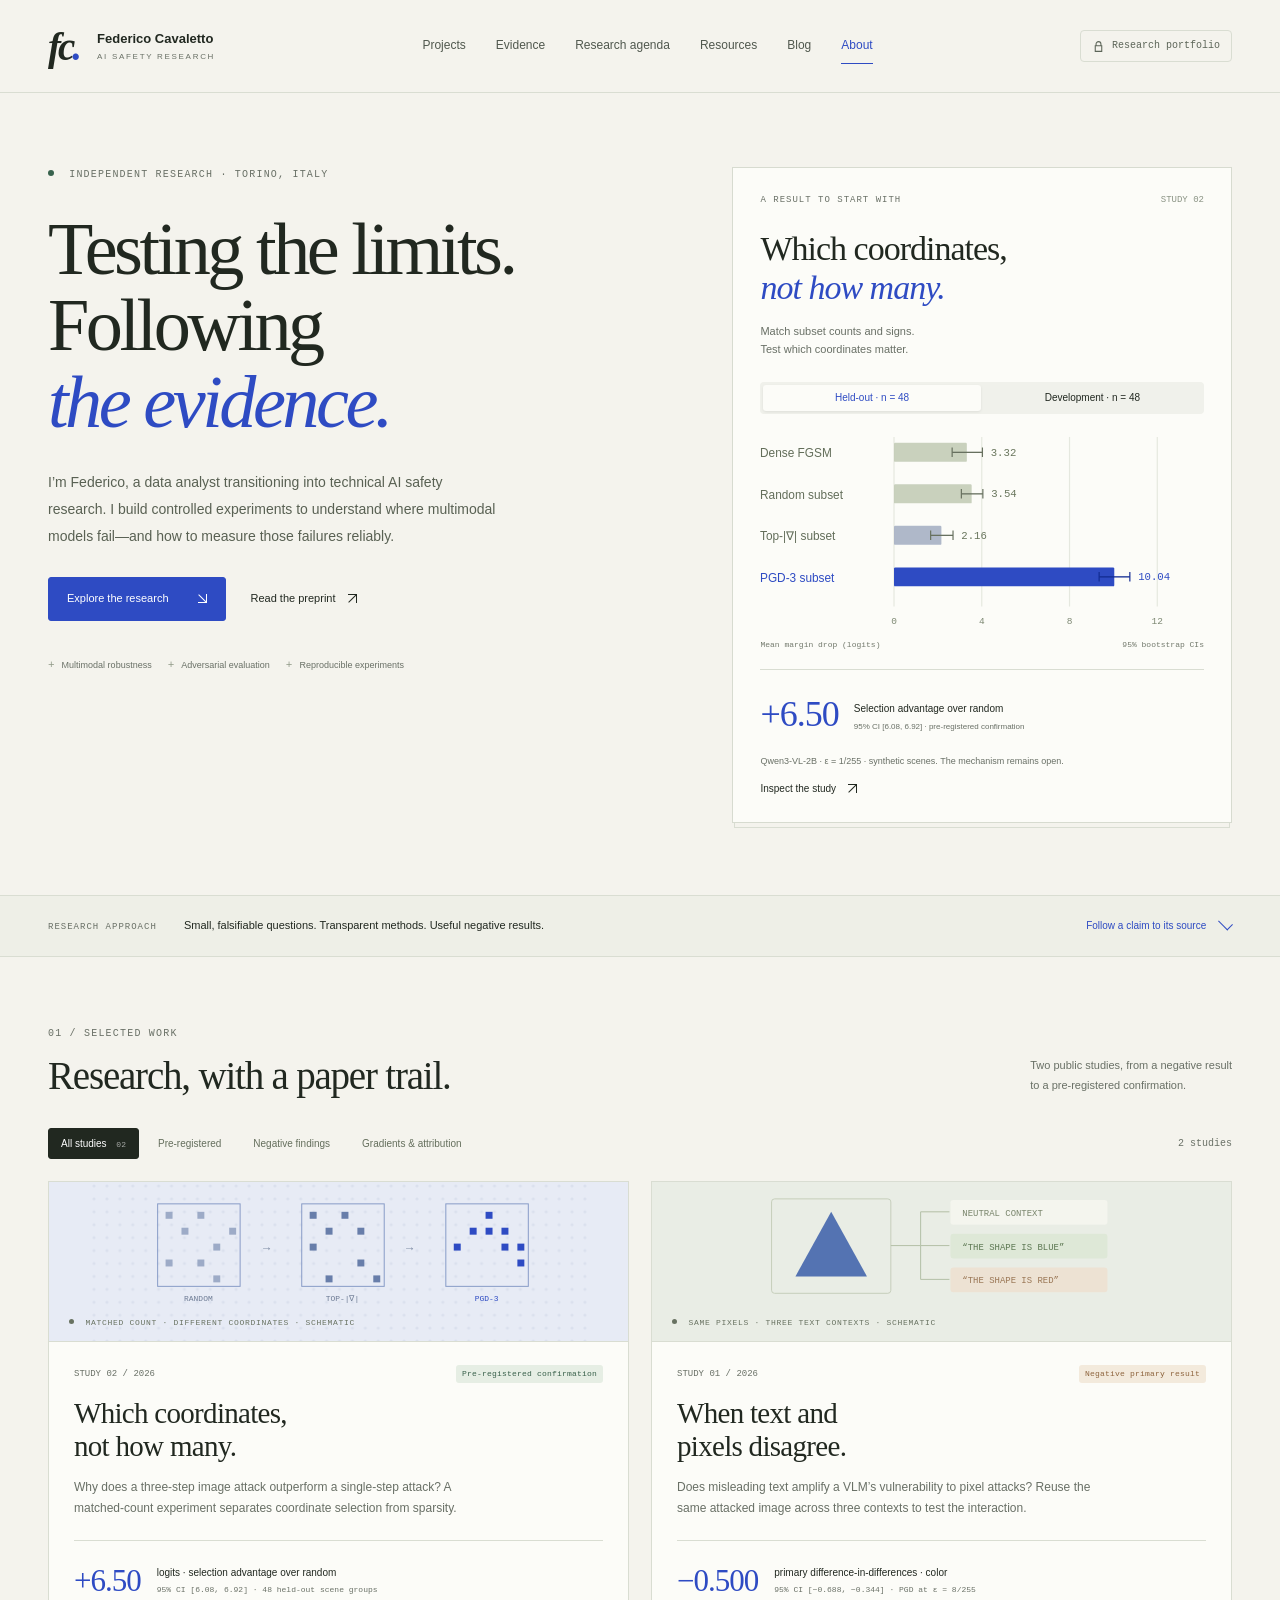
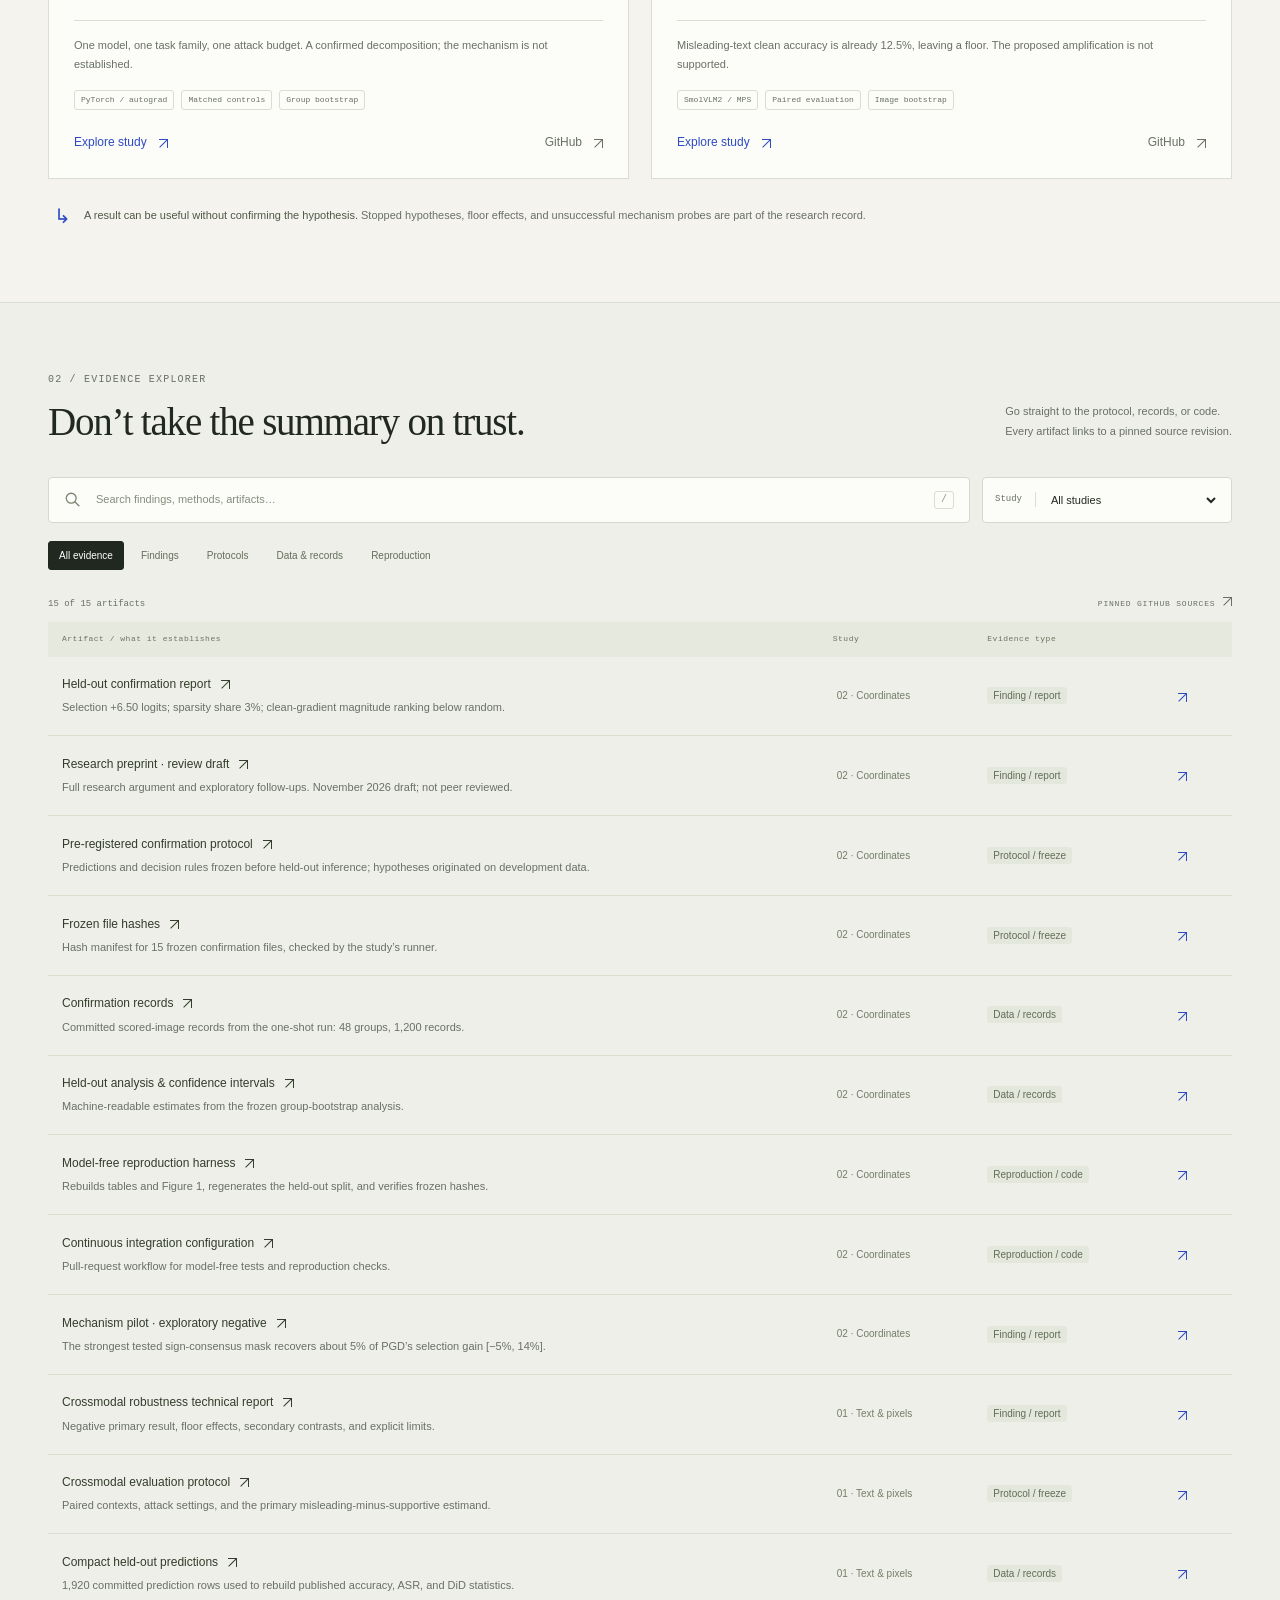
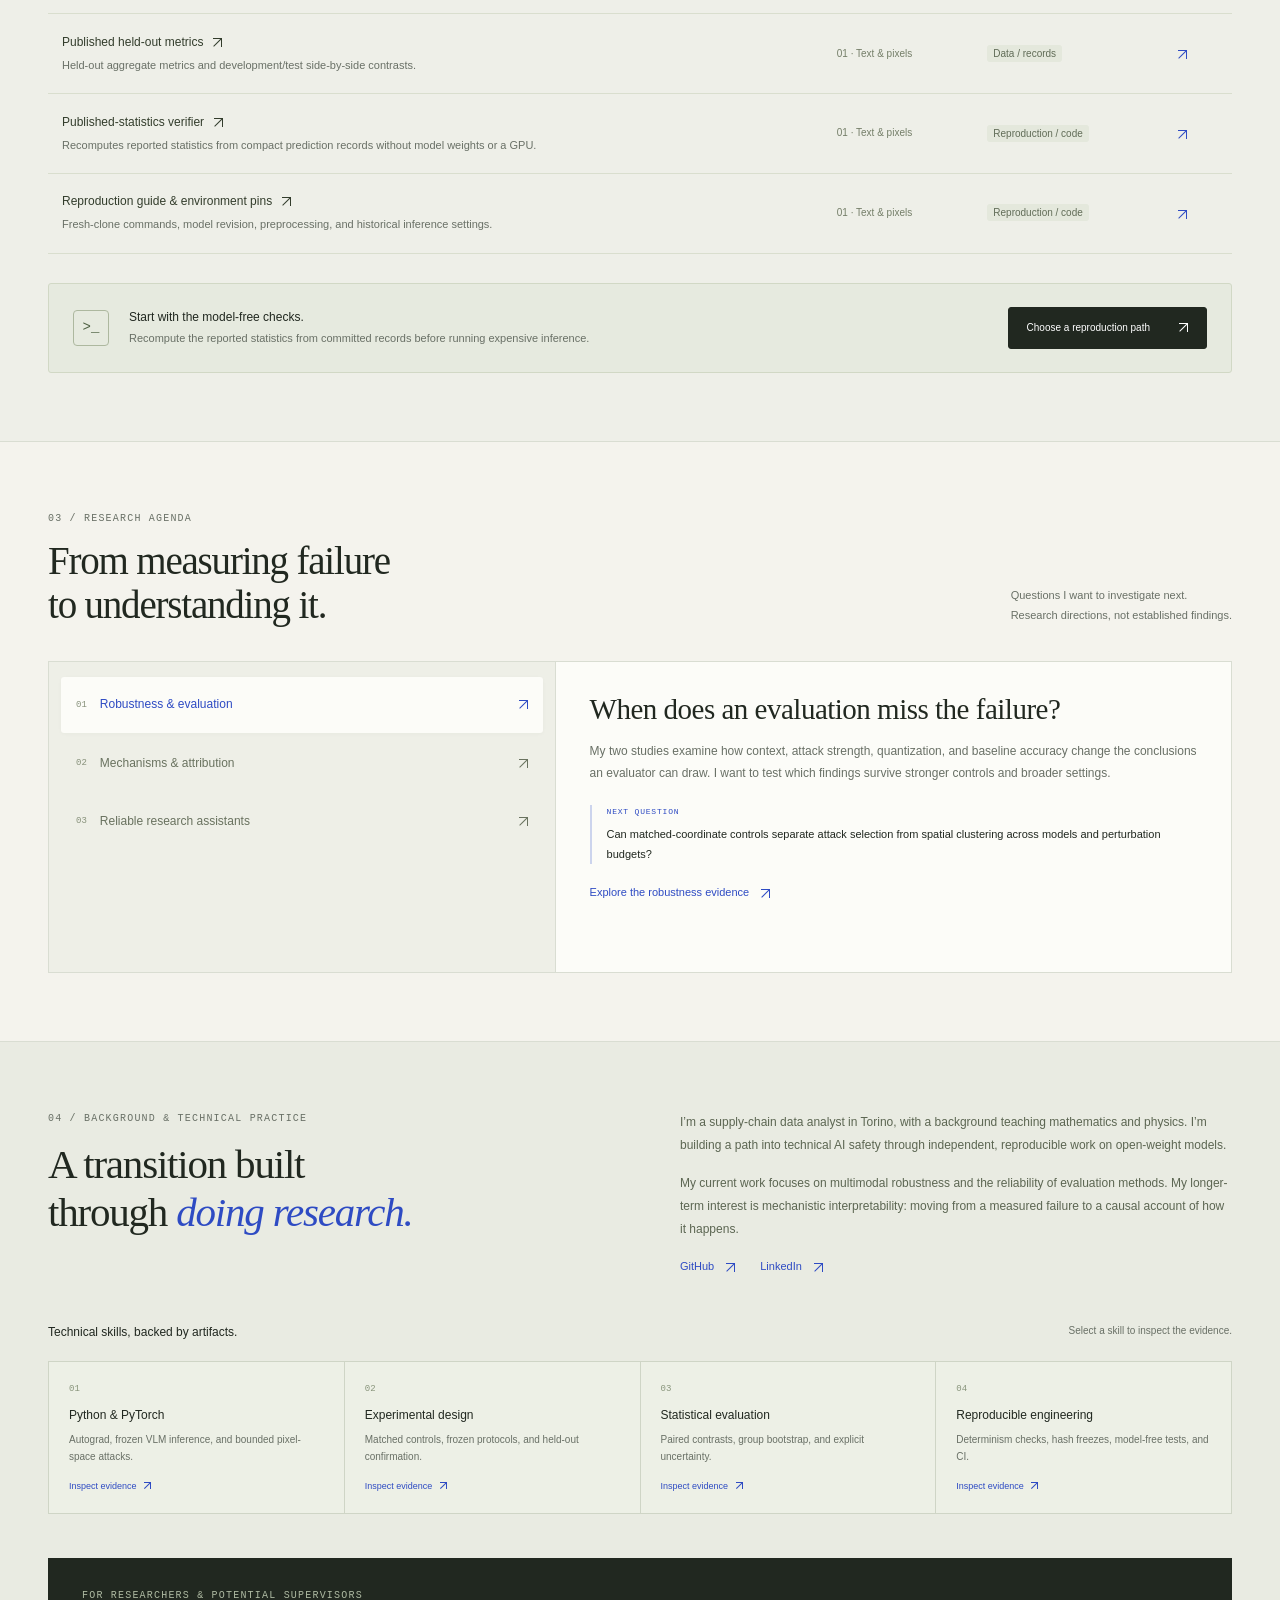
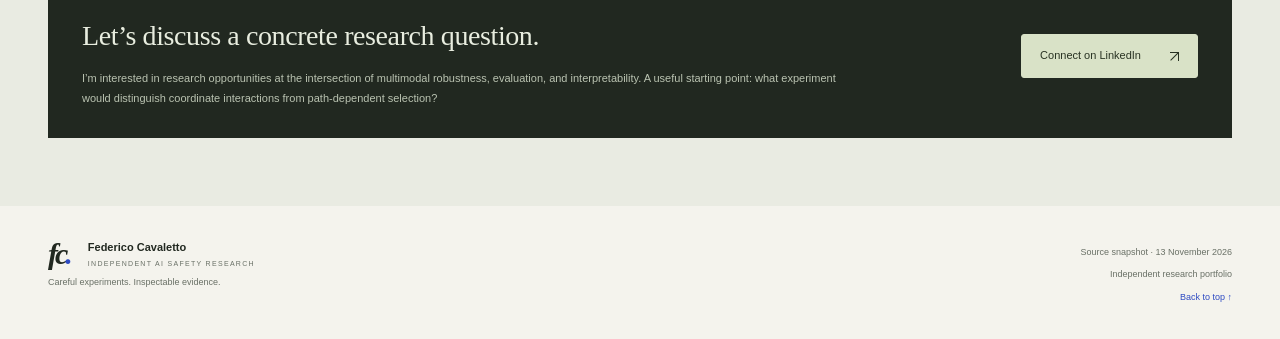
==== index.html @ c9297fac "Migrate research portfolio to GitHub Pages" ====
<!doctype html>
<html lang="en">
<head>
  <meta charset="utf-8">
  <meta name="viewport" content="width=device-width,initial-scale=1">
  <meta name="description" content="Federico Cavaletto's research portfolio: multimodal robustness, adversarial evaluation, and reproducible AI safety experiments.">
  <meta name="theme-color" content="#f4f3ed">
  <title>Federico Cavaletto — AI Safety Research</title>
  <link rel="icon" type="image/svg+xml" href="favicon.svg">
  <link rel="stylesheet" href="styles.css">
  <script src="app.js" defer></script>
</head>
<body>
<a class="skip-link" href="#main">Skip to content</a>
<header class="site-header">
  <a class="brand" href="#"><span class="monogram" aria-hidden="true">fc<span>.</span></span><span>Federico Cavaletto<span class="brand-sub">AI SAFETY RESEARCH</span></span></a>
  <nav aria-label="Main navigation"><a href="#projects">Projects</a><a href="#evidence">Evidence</a><a href="#research">Research agenda</a><a href="/resources.html">Resources</a><a href="/blog.html">Blog</a><a href="#about">About</a></nav>
  <span class="private-badge"><svg viewBox="0 0 16 16" width="13" height="13" aria-hidden="true"><path d="M5 7V5a3 3 0 0 1 6 0v2M4 7h8v7H4z" fill="none" stroke="currentColor" stroke-width="1.3"/></svg> Research portfolio</span>
</header>
<main id="main">
  <section class="hero wrap" aria-labelledby="hero-title">
    <div class="hero-copy">
      <p class="eyebrow"><span class="status-dot"></span> INDEPENDENT RESEARCH · TORINO, ITALY</p>
      <h1 id="hero-title">Testing the limits.<br> Following<br> <em>the evidence.</em></h1>
      <p class="hero-description">I’m Federico, a data analyst transitioning into technical AI safety research. I build controlled experiments to understand where multimodal models fail—and how to measure those failures reliably.</p>
      <div class="hero-actions"><a class="button primary" href="#projects">Explore the research <span class="arrow-icon down-right" aria-hidden="true"></span></a><a class="text-link" id="hero-paper" href="https://github.com/fcavaletto/vlm-crossmodal-attack-transfer/blob/1687713241a0c44ee66ab459c92aadc97802f3df/docs/paper/Cavaletto_2026_Which-Coordinates-Not-How-Many_review-draft.pdf" target="_blank" rel="noopener noreferrer">Read the preprint <span class="arrow-icon" aria-hidden="true"></span></a></div>
      <div class="hero-topics"><span>Multimodal robustness</span><span>Adversarial evaluation</span><span>Reproducible experiments</span></div>
    </div>
    <aside class="featured-result" aria-labelledby="chart-heading">
      <div class="featured-top"><span class="eyebrow">A RESULT TO START WITH</span><span class="small-code">STUDY 02</span></div>
      <h2 id="chart-heading">Which coordinates,<br> <em>not how many.</em></h2>
      <p class="chart-intro">Match subset counts and signs.<br> Test which coordinates matter.</p>
      <div class="segmented" role="group" aria-label="Chart sample"><button class="selected" data-sample="heldout" aria-pressed="true">Held-out · n = 48</button><button data-sample="dev" aria-pressed="false">Development · n = 48</button></div>
      <div id="result-chart" class="result-chart"></div>
      <div class="chart-axis"><span>Mean margin drop (logits)</span><span>95% bootstrap CIs</span></div>
      <div class="result-takeaway"><span id="selection-value">+6.50</span><div><strong>Selection advantage over random</strong><p id="selection-ci">95% CI [6.08, 6.92] · pre-registered confirmation</p></div></div>
      <p class="chart-caveat">Qwen3-VL-2B · ε = 1/255 · synthetic scenes. The mechanism remains open.</p>
      <button class="text-link" data-project="selection">Inspect the study <span class="arrow-icon" aria-hidden="true"></span></button>
    </aside>
  </section>
  <div class="research-strip"><div class="wrap"><p><span class="strip-label">RESEARCH APPROACH</span> Small, falsifiable questions.<br class="mobile-break"> Transparent methods. Useful negative results.</p><a href="#evidence">Follow a claim to its source <span class="down-arrow" aria-hidden="true"></span></a></div></div>

  <section id="projects" class="wrap section" aria-labelledby="projects-title">
    <div class="section-heading"><div><p class="eyebrow">01 / SELECTED WORK</p><h2 id="projects-title">Research, with a paper trail.</h2></div><p>Two public studies, from a negative result<br> to a pre-registered confirmation.</p></div>
    <div class="project-toolbar"><div class="filter-chips" role="group" aria-label="Filter projects"><button class="chip active" data-project-filter="all" aria-pressed="true">All studies <span>02</span></button><button class="chip" data-project-filter="confirmed" aria-pressed="false">Pre-registered</button><button class="chip" data-project-filter="negative" aria-pressed="false">Negative findings</button><button class="chip" data-project-filter="gradients" aria-pressed="false">Gradients & attribution</button></div><span id="project-count" class="result-count" aria-live="polite">2 studies</span></div>
    <div id="project-grid" class="project-grid"></div>
    <div class="project-note"><span class="note-symbol" aria-hidden="true">↳</span><p><strong>A result can be useful without confirming the hypothesis.</strong> Stopped hypotheses, floor effects, and unsuccessful mechanism probes are part of the research record.</p></div>
  </section>

  <section id="evidence" class="evidence-section" aria-labelledby="evidence-title"><div class="wrap section">
    <div class="section-heading"><div><p class="eyebrow">02 / EVIDENCE EXPLORER</p><h2 id="evidence-title">Don’t take the summary on trust.</h2></div><p>Go straight to the protocol, records, or code.<br> Every artifact links to a pinned source revision.</p></div>
    <div class="evidence-controls"><label class="search-field"><svg viewBox="0 0 20 20" width="18" height="18" aria-hidden="true"><circle cx="8" cy="8" r="5.5"/><path d="m12 12 5 5"/></svg><input id="evidence-search" type="search" placeholder="Search findings, methods, artifacts…" aria-label="Search evidence"><kbd aria-hidden="true">/</kbd></label><label class="select-control"><span>Study</span><select id="evidence-project"><option value="all">All studies</option><option value="selection">02 · Coordinate selection</option><option value="context">01 · Text & pixels</option></select></label></div>
    <div class="evidence-type-row"><div class="filter-chips" role="group" aria-label="Evidence type"><button class="chip active" data-evidence-filter="all" aria-pressed="true">All evidence</button><button class="chip" data-evidence-filter="findings" aria-pressed="false">Findings</button><button class="chip" data-evidence-filter="protocol" aria-pressed="false">Protocols</button><button class="chip" data-evidence-filter="data" aria-pressed="false">Data & records</button><button class="chip" data-evidence-filter="code" aria-pressed="false">Reproduction</button></div><button id="evidence-reset" class="reset-button" hidden>Reset filters</button></div>
    <div class="evidence-summary"><span id="evidence-count" role="status"></span><span>PINNED GITHUB SOURCES <span class="arrow-icon" aria-hidden="true"></span></span></div>
    <div class="evidence-table-wrap"><table class="evidence-table"><thead><tr><th scope="col">Artifact / what it establishes</th><th scope="col">Study</th><th scope="col">Evidence type</th><th scope="col"><span class="sr-only">Open source</span></th></tr></thead><tbody id="evidence-rows"></tbody></table><div id="evidence-empty" class="empty-state" hidden><h3>No evidence matches these filters.</h3><p>Try a broader search or reset the filters.</p><button class="button" id="empty-reset">Reset filters</button></div></div>
    <div class="reproduce-banner"><div class="terminal-icon" aria-hidden="true">&gt;_</div><div><h3>Start with the model-free checks.</h3><p>Recompute the reported statistics from committed records before running expensive inference.</p></div><button class="button dark" id="open-reproduce">Choose a reproduction path <span class="arrow-icon" aria-hidden="true"></span></button></div>
  </div></section>

  <section id="research" class="wrap section" aria-labelledby="research-title">
    <div class="section-heading"><div><p class="eyebrow">03 / RESEARCH AGENDA</p><h2 id="research-title">From measuring failure<br> to understanding it.</h2></div><p>Questions I want to investigate next.<br> Research directions, not established findings.</p></div>
    <div class="agenda-layout"><div class="agenda-tabs" role="tablist" aria-label="Research interests" aria-orientation="vertical"><button id="agenda-tab-robustness" class="agenda-tab active" role="tab" aria-selected="true" aria-controls="agenda-panel" data-agenda="robustness"><span>01</span> Robustness & evaluation <span class="arrow-icon" aria-hidden="true"></span></button><button id="agenda-tab-mechanisms" class="agenda-tab" role="tab" aria-selected="false" tabindex="-1" aria-controls="agenda-panel" data-agenda="mechanisms"><span>02</span> Mechanisms & attribution <span class="arrow-icon" aria-hidden="true"></span></button><button id="agenda-tab-reliability" class="agenda-tab" role="tab" aria-selected="false" tabindex="-1" aria-controls="agenda-panel" data-agenda="reliability"><span>03</span> Reliable research assistants <span class="arrow-icon" aria-hidden="true"></span></button></div><div id="agenda-panel" class="agenda-panel" role="tabpanel" aria-labelledby="agenda-tab-robustness"></div></div>
  </section>

  <section id="about" class="about-section"><div class="wrap section">
    <div class="about-top"><div><p class="eyebrow">04 / BACKGROUND & TECHNICAL PRACTICE</p><h2>A transition built<br> through <em>doing research.</em></h2></div><div class="about-copy"><p>I’m a supply-chain data analyst in Torino, with a background teaching mathematics and physics. I’m building a path into technical AI safety through independent, reproducible work on open-weight models.</p><p>My current work focuses on multimodal robustness and the reliability of evaluation methods. My longer-term interest is mechanistic interpretability: moving from a measured failure to a causal account of how it happens.</p><div class="profile-links"><a class="text-link" href="https://github.com/fcavaletto" target="_blank" rel="noopener noreferrer">GitHub <span class="arrow-icon" aria-hidden="true"></span></a><a class="text-link" href="https://www.linkedin.com/in/fedecava/" target="_blank" rel="noopener noreferrer">LinkedIn <span class="arrow-icon" aria-hidden="true"></span></a></div></div></div>
    <div class="skill-heading"><h3>Technical skills, backed by artifacts.</h3><p>Select a skill to inspect the evidence.</p></div>
    <div id="skills" class="skills-grid"></div>
    <div class="discussion-box"><p class="eyebrow">FOR RESEARCHERS & POTENTIAL SUPERVISORS</p><h3>Let’s discuss a concrete research question.</h3><p>I’m interested in research opportunities at the intersection of multimodal robustness, evaluation, and interpretability. A useful starting point: what experiment would distinguish coordinate interactions from path-dependent selection?</p><a class="button primary" href="https://www.linkedin.com/in/fedecava/" target="_blank" rel="noopener noreferrer">Connect on LinkedIn <span class="arrow-icon" aria-hidden="true"></span></a></div>
  </div></section>
</main>
<footer class="wrap footer"><div><a class="brand footer-brand" href="#"><span class="monogram" aria-hidden="true">fc<span>.</span></span><span>Federico Cavaletto<span class="brand-sub">INDEPENDENT AI SAFETY RESEARCH</span></span></a><p>Careful experiments. Inspectable evidence.</p></div><div><p>Source snapshot · 13 November 2026</p><p>Independent research portfolio</p><a href="#main">Back to top ↑</a></div></footer>
<dialog id="project-dialog" class="research-dialog" aria-labelledby="dialog-title"><div class="dialog-header"><span class="eyebrow" id="dialog-eyebrow"></span><button class="icon-button" id="close-dialog" aria-label="Close research detail">×</button></div><div class="dialog-title-wrap"><h2 id="dialog-title"></h2><p id="dialog-subtitle"></p></div><div class="dialog-tabs" role="tablist" aria-label="Project details"><button role="tab" id="detail-tab-overview" aria-selected="true" aria-controls="dialog-panel" data-detail="overview">Overview</button><button role="tab" id="detail-tab-findings" aria-selected="false" tabindex="-1" aria-controls="dialog-panel" data-detail="findings">Findings & limits</button><button role="tab" id="detail-tab-reproduce" aria-selected="false" tabindex="-1" aria-controls="dialog-panel" data-detail="reproduce">Reproduce</button><button role="tab" id="detail-tab-artifacts" aria-selected="false" tabindex="-1" aria-controls="dialog-panel" data-detail="artifacts">Artifacts</button></div><div id="dialog-panel" class="dialog-panel" role="tabpanel" aria-labelledby="detail-tab-overview"></div><div class="dialog-footer"><span id="dialog-revision"></span><a id="dialog-repo" class="text-link" target="_blank" rel="noopener noreferrer">Open repository <span class="arrow-icon" aria-hidden="true"></span></a></div></dialog>
<div id="toast" class="toast" role="status"></div>
<noscript><div class="noscript-note">Enable JavaScript to use project details, filters, and interactive figures. Research sources remain available on <a href="https://github.com/fcavaletto">GitHub</a>.</div></noscript>
</body>
</html>
---- styles.css ----
:root{--paper:#f4f3ed;--white:#fcfcf8;--ink:#212820;--muted:#697066;--line:#d9ddd2;--blue:#2e4bc3;--blue-light:#e7ecfc;--green:#38624d;--orange:#a96138;--serif:Georgia,'Times New Roman',serif;--sans:Inter,-apple-system,BlinkMacSystemFont,'Segoe UI',sans-serif;--mono:'SFMono-Regular',Consolas,'Liberation Mono',monospace}
*{box-sizing:border-box}html{scroll-behavior:smooth;scroll-padding-top:100px}body{margin:0;background:var(--paper);color:var(--ink);font-family:var(--sans);font-size:14px;line-height:1.6}button,input,select{font:inherit}button,a,input,select{-webkit-tap-highlight-color:transparent}button{color:inherit;cursor:pointer}a{color:inherit;text-decoration:none}button{border:0;background:none}button:disabled{cursor:default}::selection{background:#d5ddff}a:focus-visible,button:focus-visible,input:focus-visible,select:focus-visible{outline:2px solid var(--blue);outline-offset:4px}button,a{touch-action:manipulation}h1,h2,h3,p{margin:0}h1,h2,h3{font-weight:400}em{font-weight:400}.wrap{max-width:1280px;padding-left:48px;padding-right:48px;margin:0 auto}.site-header{height:93px;display:flex;align-items:center;justify-content:space-between;gap:24px;padding:0 48px;border-bottom:1px solid var(--line);background:var(--paper);position:sticky;top:0;z-index:20}.brand{display:flex;align-items:center;gap:13px;font-size:13px;font-weight:600;line-height:1.5}.monogram{font-family:var(--serif);font-size:39px;letter-spacing:-3px;font-style:italic;line-height:1;margin-right:5px}.monogram span{color:var(--blue)}.brand-sub{font-size:8px;letter-spacing:1.7px;color:var(--muted);display:block;font-weight:500;margin-top:3px}.site-header nav{display:flex;gap:30px;color:#50584e;font-size:12px}.site-header nav a{position:relative;padding:8px 0}.site-header nav a:hover,.site-header nav a.active{color:var(--blue)}.site-header nav a.active:after{content:'';position:absolute;left:0;right:0;bottom:0;height:1px;background:var(--blue)}.private-badge{font-family:var(--mono);font-size:10px;display:flex;align-items:center;gap:7px;border:1px solid var(--line);border-radius:4px;padding:7px 11px;white-space:nowrap;color:#5c6558}.hero{display:grid;grid-template-columns:1.2fr 1fr;gap:85px;padding-top:74px;padding-bottom:72px;align-items:start}.eyebrow{font-family:var(--mono);font-size:10px;font-weight:500;letter-spacing:1.2px;line-height:1.6;color:var(--muted)}.status-dot{display:inline-block;width:6px;height:6px;border-radius:50%;background:var(--green);margin-right:8px;vertical-align:1px}.hero h1{font-family:var(--serif);font-size:clamp(60px,5.8vw,79px);line-height:1.03;letter-spacing:-3.5px;margin-top:28px}.hero h1 em{color:var(--blue)}.hero-description{font-size:14px;line-height:1.9;color:#596153;max-width:455px;margin-top:29px}.hero-actions{display:flex;align-items:center;gap:25px;margin-top:28px}.button{display:inline-flex;gap:27px;justify-content:space-between;align-items:center;border:1px solid var(--line);padding:12px 18px;font-size:11px;font-weight:500;border-radius:3px;transition:background .18s,transform .18s}.button:hover{background:#e9ecdf;transform:translateY(-1px)}.button.primary{background:var(--blue);border-color:var(--blue);color:#fff}.button.primary:hover{background:#203da8}.button.dark{background:var(--ink);color:white;border-color:var(--ink)}.text-link{font-size:11px;font-weight:500;display:inline-flex;align-items:center;gap:10px;padding:3px 0;border-bottom:1px solid transparent}.text-link:hover{color:var(--blue);border-color:currentColor}.hero-topics{display:flex;flex-wrap:wrap;gap:6px 16px;font-size:9px;color:var(--muted);margin-top:36px}.hero-topics span{display:flex;align-items:center;gap:7px}.hero-topics span:before{content:'+';color:#909a88;font-family:var(--mono);font-size:11px}.featured-result{position:relative;background:var(--white);border:1px solid #d7dbd0;padding:25px 27px 21px;box-shadow:0 7px 0 -3px var(--paper),0 7px 0 -2px var(--line);margin-top:0}.featured-top{display:flex;align-items:center;justify-content:space-between;gap:12px}.featured-top .eyebrow{font-size:9px;letter-spacing:1px}.small-code{font-family:var(--mono);font-size:9px;color:#8a9384}.featured-result h2{font-family:var(--serif);font-size:34px;line-height:1.15;letter-spacing:-1px;margin-top:22px}.featured-result h2 em{color:var(--blue)}.chart-intro{font-size:11px;color:var(--muted);line-height:1.7;margin-top:14px}.segmented{margin-top:23px;display:flex;padding:3px;background:#f0f1eb;border-radius:4px;gap:3px}.segmented button{width:50%;font-size:10px;padding:6px 4px;border-radius:3px;line-height:1.4}.segmented button.selected{background:var(--white);box-shadow:0 1px 3px #00000014;color:var(--blue)}.result-chart{margin-top:17px;min-height:174px}.result-chart svg{display:block;width:100%;height:auto;overflow:visible}.chart-axis{display:flex;justify-content:space-between;gap:8px;color:#72796c;font-size:8px;font-family:var(--mono);margin-top:2px}.result-takeaway{display:flex;align-items:center;gap:15px;border-top:1px solid var(--line);margin-top:17px;padding-top:16px}.result-takeaway>span{font-family:var(--serif);font-size:36px;color:var(--blue);letter-spacing:-1px;white-space:nowrap}.result-takeaway strong{font-size:10px;font-weight:500}.result-takeaway p{font-size:8px;color:var(--muted);margin-top:2px;line-height:1.6}.chart-caveat{font-size:9px;line-height:1.7;color:var(--muted);margin-top:10px}.featured-result>.text-link{margin-top:9px;font-size:10px}.research-strip{border-top:1px solid var(--line);border-bottom:1px solid var(--line);background:#eeefe7}.research-strip .wrap{display:flex;justify-content:space-between;align-items:center;gap:20px;padding-top:21px;padding-bottom:21px;font-size:11px}.strip-label{font-family:var(--mono);font-size:9px;color:var(--muted);letter-spacing:1px;margin-right:24px}.research-strip a{white-space:nowrap;color:var(--blue);font-size:10px}.research-strip a span{padding-left:12px}.mobile-break{display:none}.section{padding-top:69px;padding-bottom:68px}.section-heading{display:flex;justify-content:space-between;align-items:end;gap:30px;margin-bottom:28px}.section-heading h2{font-family:var(--serif);font-size:39px;line-height:1.15;letter-spacing:-1.2px;margin-top:12px}.section-heading>p{font-size:11px;line-height:1.8;color:var(--muted);padding-bottom:3px}.project-toolbar{display:flex;justify-content:space-between;align-items:center;gap:20px;margin-top:30px;margin-bottom:22px}.filter-chips{display:flex;gap:6px;flex-wrap:wrap}.chip{font-size:10px;padding:7px 12px;border:1px solid transparent;border-radius:3px;color:#646e5c;line-height:1.5;transition:background .15s}.chip:hover{background:#e8ebdf}.chip.active{background:var(--ink);color:white;border-color:var(--ink)}.chip span{font-family:var(--mono);font-size:8px;margin-left:7px;opacity:.6}.result-count{font-family:var(--mono);font-size:10px;color:var(--muted);white-space:nowrap}.project-grid{display:grid;grid-template-columns:1fr 1fr;gap:22px}.project-card{border:1px solid var(--line);background:var(--white);display:flex;flex-direction:column;transition:border-color .2s,transform .2s}.project-card:hover{border-color:#adb9cd;transform:translateY(-2px)}.project-visual{height:160px;background:#e9ede5;position:relative;overflow:hidden;border-bottom:1px solid var(--line)}.project-visual.selection{background:#e7ebf5}.project-visual svg{display:block;width:100%;height:100%}.visual-label{position:absolute;bottom:12px;left:20px;font-family:var(--mono);font-size:8px;letter-spacing:.7px;color:#687261}.visual-label span{display:inline-block;width:5px;height:5px;background:currentColor;border-radius:50%;margin-right:6px;vertical-align:1px}.project-body{padding:23px 25px 21px;display:flex;flex-direction:column;flex:1}.card-top{display:flex;gap:10px;justify-content:space-between;align-items:center}.card-id{font-size:9px;font-family:var(--mono);color:var(--muted)}.badge{font-family:var(--mono);font-size:8px;letter-spacing:.2px;display:inline-flex;align-items:center;gap:5px;border-radius:3px;padding:3px 6px;line-height:1.5;white-space:nowrap}.badge.confirmed{color:#375f49;background:#e6eee4}.badge.negative{color:#8d633c;background:#f3eadc}.badge.exploratory{background:#edeafa;color:#68559a}.badge.neutral{background:#eef0e9;color:#5a6454}.project-card h3{font-family:var(--serif);font-size:29px;line-height:1.14;letter-spacing:-.7px;margin-top:14px;max-width:380px}.project-card .summary{font-size:11px;line-height:1.8;color:var(--muted);margin-top:13px;max-width:430px}.card-result{margin:20px 0 15px;display:flex;gap:16px;align-items:center;padding:15px 0;border-top:1px solid var(--line);border-bottom:1px solid var(--line)}.card-result .value{font-family:var(--serif);font-size:31px;color:var(--blue);letter-spacing:-1px}.card-result .result-label{font-size:10px;line-height:1.6}.card-result .result-label span{display:block;font-family:var(--mono);font-size:8px;color:var(--muted);margin-top:3px}.card-caveat{font-size:10px;color:var(--muted);line-height:1.7;margin-bottom:16px}.tag-list{display:flex;flex-wrap:wrap;gap:7px}.tag-list span{font-family:var(--mono);font-size:8px;border:1px solid var(--line);border-radius:3px;color:var(--muted);padding:3px 6px}.card-actions{margin-top:auto;padding-top:20px;display:flex;justify-content:space-between;gap:10px;align-items:center}.card-actions button{color:var(--blue)}.card-actions a{color:var(--muted)}.project-note{display:flex;gap:13px;align-items:center;padding:19px 6px 0;color:var(--muted);font-size:10px;line-height:1.8}.project-note strong{font-weight:500;color:#4f5848}.note-symbol{color:var(--blue);font-size:20px}.evidence-section{background:#eeefe8;border-top:1px solid var(--line);border-bottom:1px solid var(--line)}.evidence-controls{display:flex;gap:12px;margin-top:32px}.search-field{position:relative;flex:1;display:flex;align-items:center;gap:12px;padding:0 15px;background:var(--white);border:1px solid #d4d9cc;border-radius:4px;height:46px}.search-field svg{fill:none;stroke:#798370;stroke-width:1.4;flex-shrink:0}.search-field input{border:0;outline:none;background:transparent;width:100%;font-size:11px;min-width:0;color:var(--ink)}.search-field input:focus-visible{outline:none}.search-field:focus-within{outline:2px solid var(--blue);outline-offset:2px}.search-field input::placeholder{color:#858d7c}.search-field kbd{border:1px solid var(--line);border-radius:3px;font-family:var(--mono);font-size:10px;padding:0 6px;color:#929b89}.select-control{display:flex;align-items:center;background:var(--white);border:1px solid #d4d9cc;border-radius:4px;gap:11px;padding:0 12px;min-width:250px}.select-control>span{font-size:9px;font-family:var(--mono);color:var(--muted);border-right:1px solid var(--line);padding-right:13px}.select-control select{font-size:11px;max-width:220px;width:100%;border:0;outline:none;background:transparent;color:var(--ink);height:100%;cursor:pointer}.evidence-type-row{display:flex;align-items:center;justify-content:space-between;gap:12px;margin-top:18px;margin-bottom:27px}.evidence-type-row .chip{padding:6px 10px}.reset-button{font-size:10px;color:var(--blue);white-space:nowrap;text-decoration:underline;text-underline-offset:3px}.evidence-summary{display:flex;justify-content:space-between;font-family:var(--mono);font-size:9px;color:var(--muted);margin-bottom:11px}.evidence-summary>span:last-child{font-size:8px;letter-spacing:.8px}.evidence-table{width:100%;border-collapse:collapse;text-align:left;font-size:11px}.evidence-table thead{background:#e6e9de;font-family:var(--mono);font-size:8px;color:#6b7561;font-weight:400;letter-spacing:.5px}.evidence-table th{font-weight:400;padding:11px 14px}.evidence-table td{padding:16px 14px;border-bottom:1px solid #d9dece;vertical-align:middle}.evidence-table tbody tr{transition:background .15s}.evidence-table tbody tr:hover{background:#f7f8f1}.evidence-title{font-weight:500;font-size:11px;color:#333d2c;display:inline-flex;gap:8px;align-items:center}.evidence-title:hover{color:var(--blue);text-decoration:underline;text-underline-offset:3px}.artifact-description{display:block;font-size:10px;color:var(--muted);margin-top:4px;max-width:580px;line-height:1.7}.evidence-project-link{font-size:10px;color:#747e68;white-space:nowrap;padding:4px}.evidence-project-link:hover{color:var(--blue)}.evidence-kind{font-size:9px;color:#616c57;background:#e4e8dc;border-radius:3px;padding:3px 6px;white-space:nowrap}.artifact-arrow{font-size:18px;color:var(--blue);padding:9px;display:block}.empty-state{text-align:center;padding:48px 20px;border-bottom:1px solid var(--line)}.empty-state h3{font-family:var(--serif);font-size:25px}.empty-state p{font-size:12px;color:var(--muted);margin:10px 0 20px}.reproduce-banner{display:flex;gap:20px;align-items:center;border:1px solid #d1d8c5;background:#e6eadf;margin-top:29px;padding:23px 24px;border-radius:3px}.terminal-icon{width:36px;height:36px;display:flex;align-items:center;justify-content:center;border:1px solid #adb89f;font-family:var(--mono);font-size:14px;border-radius:4px;color:#4d6042;flex-shrink:0}.reproduce-banner h3{font-size:12px;font-weight:500}.reproduce-banner p{font-size:10px;color:var(--muted);margin-top:3px}.reproduce-banner .button{margin-left:auto;font-size:10px;white-space:nowrap}.agenda-layout{display:grid;grid-template-columns:.9fr 1.2fr;border:1px solid var(--line);margin-top:33px}.agenda-tabs{border-right:1px solid var(--line);background:#eeefe7;padding:12px}.agenda-tab{display:flex;align-items:center;gap:13px;text-align:left;font-size:12px;padding:18px 15px;width:100%;border-radius:3px;margin:3px 0;color:#69725f}.agenda-tab>span:first-child{font-family:var(--mono);font-size:9px;color:#87917b}.agenda-tab>span:last-child{margin-left:auto}.agenda-tab.active{background:var(--white);color:var(--blue);box-shadow:0 1px 4px #273d2408}.agenda-tab:hover{color:var(--blue)}.agenda-panel{padding:30px 34px;background:var(--white);min-height:310px}.agenda-panel h3{font-family:var(--serif);font-size:29px;line-height:1.2;letter-spacing:-.5px}.agenda-panel>p{font-size:12px;color:var(--muted);line-height:1.8;margin-top:14px}.agenda-panel .next-question{border-left:2px solid #ccd4ed;padding-left:15px;margin-top:21px;font-size:11px;line-height:1.8}.next-question>span{display:block;font-family:var(--mono);font-size:8px;letter-spacing:.8px;color:var(--blue);margin-bottom:5px}.agenda-panel .text-link{margin-top:17px;color:var(--blue)}.about-section{background:#e9ebe2;border-top:1px solid var(--line)}.about-top{display:grid;grid-template-columns:1fr 1fr;gap:80px}.about-top h2{font-family:var(--serif);font-size:41px;line-height:1.16;letter-spacing:-1.2px;margin-top:14px}.about-top h2 em{color:var(--blue)}.about-copy p{font-size:12px;line-height:1.9;color:#5c6652;margin-bottom:15px}.profile-links{display:flex;gap:25px}.profile-links a{color:var(--blue)}.skill-heading{display:flex;justify-content:space-between;gap:20px;margin-top:43px;margin-bottom:19px}.skill-heading h3{font-size:12px;font-weight:500}.skill-heading p{font-size:10px;color:var(--muted)}.skills-grid{display:grid;grid-template-columns:repeat(4,1fr);border-left:1px solid #cfd5c6;border-top:1px solid #cfd5c6}.skill-card{text-align:left;padding:20px;border-right:1px solid #cfd5c6;border-bottom:1px solid #cfd5c6;display:flex;flex-direction:column;min-height:145px;background:#edf0e6;transition:background .2s}.skill-card:hover{background:var(--white)}.skill-number{font-family:var(--mono);font-size:9px;color:#89957c}.skill-card h4{font-size:12px;font-weight:500;margin:10px 0 5px}.skill-card p{font-size:10px;color:var(--muted);line-height:1.7}.skill-card .skill-link{font-size:9px;color:var(--blue);margin-top:auto;padding-top:14px}.discussion-box{position:relative;margin-top:44px;padding:30px 34px;background:var(--ink);color:#e8eddf;display:grid;grid-template-columns:1fr auto;gap:0 40px}.discussion-box .eyebrow{color:#aebaa2;grid-column:1/-1}.discussion-box h3{font-family:var(--serif);font-size:28px;letter-spacing:-.4px;margin-top:10px}.discussion-box>p:not(.eyebrow){font-size:11px;color:#bac3b1;max-width:760px;line-height:1.8;margin-top:10px;grid-column:1}.discussion-box .button{grid-row:2/4;grid-column:2;align-self:center;background:#d9e2c7;border-color:#d9e2c7;color:#283222}.discussion-box .button:hover{background:#edf4e2}.footer{display:flex;justify-content:space-between;gap:30px;padding-top:33px;padding-bottom:33px}.footer-brand .monogram{font-size:30px}.footer .brand{font-size:11px}.footer .brand-sub{font-size:7px;letter-spacing:1.3px}.footer p{font-size:9px;color:var(--muted);line-height:1.8;margin-top:5px}.footer>div:last-child{text-align:right}.footer>div:last-child a{font-size:9px;color:var(--blue);display:inline-block;margin-top:8px}.research-dialog{width:min(820px,calc(100% - 36px));max-height:90dvh;border:1px solid #bdc5b4;background:var(--paper);padding:0;border-radius:6px;color:var(--ink);box-shadow:0 25px 100px #18251f38}.research-dialog::backdrop{background:#1a241d88;backdrop-filter:blur(4px)}body:has(dialog[open]){overflow:hidden}.dialog-header{display:flex;justify-content:space-between;align-items:center;padding:18px 28px 0}.icon-button{width:34px;height:34px;display:flex;align-items:center;justify-content:center;font-size:28px;color:#67745d;line-height:1;border-radius:50%}.icon-button:hover{background:#e1e6d7}.dialog-title-wrap{padding:8px 32px 23px}.dialog-title-wrap h2{font-family:var(--serif);font-size:38px;line-height:1.15;letter-spacing:-1px;max-width:650px}.dialog-title-wrap p{font-size:11px;color:var(--muted);margin-top:12px}.dialog-tabs{position:sticky;top:0;z-index:2;background:var(--paper);display:flex;padding:0 32px;border-top:1px solid var(--line);border-bottom:1px solid var(--line);gap:28px}.dialog-tabs button{font-size:11px;padding:13px 0;position:relative}.dialog-tabs button[aria-selected=true]{color:var(--blue)}.dialog-tabs button[aria-selected=true]:after{content:'';height:2px;background:var(--blue);position:absolute;bottom:-1px;left:0;right:0}.dialog-panel{padding:28px 32px 32px;min-height:300px;line-height:1.8;font-size:12px}.dialog-panel h3{font-family:var(--serif);font-size:24px;line-height:1.3;margin-bottom:12px}.dialog-panel p{color:#5e6955;margin-bottom:15px}.dialog-panel p:last-child{margin-bottom:0}.dialog-panel h4{font-size:11px;text-transform:uppercase;letter-spacing:.8px;font-family:var(--mono);font-weight:400;margin:23px 0 10px}.dialog-panel ul{padding-left:18px;color:#5e6955}.dialog-panel li{margin-bottom:9px}.detail-callout{padding:16px 19px;border-left:2px solid var(--blue);background:#e8ecf9;margin:20px 0}.detail-callout strong{font-size:13px}.detail-callout p{font-size:11px;margin-top:5px}.detail-table{border-collapse:collapse;width:100%;margin:20px 0;font-size:11px}.detail-table th,.detail-table td{text-align:left;padding:10px 9px;border-bottom:1px solid var(--line)}.detail-table th{font-size:9px;font-family:var(--mono);font-weight:400;color:var(--muted)}.detail-table td:first-child{font-weight:500}.detail-note{font-size:10px!important;color:var(--muted)!important}.code-block{background:#212820;color:#d7e3cc;padding:17px 18px;border-radius:4px;position:relative;margin:15px 0}.code-block pre{font-size:11px;font-family:var(--mono);line-height:1.9;overflow:auto;margin:0;padding-top:12px;white-space:pre}.copy-button{font-family:var(--mono);font-size:9px;position:absolute;right:10px;top:7px;color:#b7c7a7;background:#35422c;border-radius:3px;padding:3px 7px}.copy-button:hover{background:#526248}.detail-steps{counter-reset:steps;list-style:none;padding-left:0!important}.detail-steps li{display:flex;gap:12px;margin-bottom:15px}.detail-steps li:before{counter-increment:steps;content:counter(steps);border:1px solid var(--line);border-radius:50%;width:22px;height:22px;flex-shrink:0;text-align:center;font-family:var(--mono);font-size:10px;line-height:21px;color:var(--blue)}.artifact-list{display:flex;flex-direction:column}.artifact-item{display:flex;justify-content:space-between;gap:16px;border-bottom:1px solid var(--line);padding:14px 0}.artifact-item:hover{color:var(--blue)}.artifact-item span:first-child{font-weight:500;font-size:12px}.artifact-item small{display:block;font-size:10px;color:var(--muted);font-weight:400;line-height:1.6;margin-top:4px}.artifact-item code{font-size:9px;word-break:break-all}.artifact-item>span:last-child{color:var(--blue)}.dialog-footer{padding:16px 32px;display:flex;justify-content:space-between;gap:15px;align-items:center;border-top:1px solid var(--line);background:#eaeee2}.dialog-footer>span{font-family:var(--mono);font-size:8px;color:var(--muted)}.dialog-footer .text-link{font-size:10px;color:var(--blue)}.dialog-study-choice{display:flex;gap:8px;margin-bottom:22px}.dialog-study-choice .chip{border-color:var(--line)}.dialog-study-choice .active{border-color:var(--ink)}.toast{position:fixed;bottom:24px;left:50%;transform:translate(-50%,15px);background:var(--ink);color:var(--white);padding:11px 18px;border-radius:4px;box-shadow:0 4px 20px #0002;font-size:11px;opacity:0;pointer-events:none;transition:opacity .2s,transform .2s;z-index:80}.toast.visible{opacity:1;transform:translate(-50%,0)}.sr-only{position:absolute;width:1px;height:1px;padding:0;overflow:hidden;clip:rect(0,0,0,0);white-space:nowrap;border:0}.skip-link{position:fixed;left:12px;top:-100px;z-index:100;padding:10px 20px;background:var(--blue);color:#fff}.skip-link:focus{top:10px}.noscript-note{padding:20px;background:#f3eadc;text-align:center}.noscript-note a{text-decoration:underline}[hidden]{display:none!important}
@media(min-width:1500px){.site-header{padding-left:max(48px,calc((100vw - 1184px)/2));padding-right:max(48px,calc((100vw - 1184px)/2))}}
@media(max-width:1100px){.wrap{padding-left:32px;padding-right:32px}.site-header{padding:0 32px}.site-header nav{gap:20px}.hero{gap:45px;padding-top:57px}.hero h1{font-size:65px}.featured-result{padding:23px}.hero-topics{gap:8px 12px}.hero-actions{gap:18px}.hero-actions .button{gap:17px}.strip-label{margin-right:15px}.research-strip .wrap{font-size:10px}.reproduce-banner{gap:15px;padding:20px}.reproduce-banner p{max-width:340px}.about-top{gap:45px}.discussion-box{gap:0 25px}.project-card h3{font-size:27px}}
@media(max-width:900px){.site-header{height:80px}.private-badge{font-size:0;padding:9px}.private-badge svg{width:14px;height:14px}.site-header nav{gap:17px;font-size:11px}.hero{gap:32px}.hero h1{font-size:56px;letter-spacing:-2.6px}.hero-description{font-size:12px}.hero-actions{align-items:flex-start;flex-direction:column;gap:11px}.hero-topics{margin-top:24px}.featured-result h2{font-size:31px}.featured-result{padding:22px 20px}.featured-top .eyebrow{font-size:8px}.small-code{font-size:8px}.result-takeaway{gap:10px}.result-takeaway>span{font-size:31px}.result-takeaway strong{font-size:9px}.result-takeaway p{font-size:7.5px}.chart-axis{font-size:7px}.strip-label{display:block;margin-bottom:3px}.section-heading h2{font-size:34px}.section-heading>p{font-size:10px}.project-card h3{font-size:26px}.project-body{padding:22px}.project-visual{height:140px}.badge{font-size:7px}.card-id{font-size:8px}.card-result{gap:12px}.evidence-table th,.evidence-table td{padding-left:10px;padding-right:10px}.evidence-table th:nth-child(2),.evidence-table td:nth-child(2){display:none}.agenda-layout{grid-template-columns:.9fr 1.2fr}.agenda-tab{font-size:11px;padding:16px 11px;gap:10px}.agenda-panel{padding:27px}.reproduce-banner .terminal-icon{display:none}.reproduce-banner p{max-width:320px}.reproduce-banner .button{white-space:normal;max-width:230px;gap:13px}.skills-grid{grid-template-columns:repeat(2,1fr)}.skill-card{min-height:138px}.about-top h2{font-size:36px}.discussion-box{display:block}.discussion-box .button{margin-top:20px}.discussion-box h3{font-size:27px}.project-toolbar{align-items:flex-start}.result-count{padding-top:7px}}
@media(max-width:650px){html{scroll-padding-top:115px}.wrap{padding-left:22px;padding-right:22px}.site-header{height:auto;min-height:100px;padding:17px 22px 0;display:grid;grid-template-columns:1fr auto;gap:11px 20px}.brand{font-size:12px}.monogram{font-size:33px}.brand-sub{font-size:7px}.site-header nav{grid-row:2;grid-column:1/-1;justify-content:space-between;gap:14px;padding-bottom:8px}.private-badge{grid-row:1;grid-column:2;font-size:8px;padding:5px 8px}.private-badge svg{height:11px;width:11px}.hero{display:block;padding-top:39px;padding-bottom:43px}.hero h1{font-size:65px;line-height:1.02;letter-spacing:-3px;margin-top:23px}.hero-description{font-size:13px;max-width:470px;line-height:1.85;margin-top:24px}.eyebrow{font-size:8px;letter-spacing:1px}.hero-actions{flex-direction:row;align-items:center;gap:21px;margin-top:24px}.button{font-size:10px;padding:11px 14px;gap:19px}.text-link{font-size:10px}.hero-topics{font-size:8px;gap:6px 11px;margin-top:24px}.featured-result{margin-top:36px;padding:22px 25px;max-width:460px}.featured-top .eyebrow{font-size:9px}.small-code{font-size:9px}.featured-result h2{font-size:35px;margin-top:19px}.chart-intro{font-size:12px}.segmented button{font-size:10px;padding:7px}.result-chart{min-height:0;margin-top:19px}.chart-axis{font-size:8px}.result-takeaway strong{font-size:10px}.result-takeaway p{font-size:8px}.result-takeaway>span{font-size:37px}.chart-caveat{font-size:10px}.featured-result>.text-link{font-size:11px}.research-strip .wrap{padding-top:18px;padding-bottom:18px;align-items:flex-end}.research-strip p{font-size:10px;line-height:1.8;max-width:245px}.research-strip a{font-size:9px;max-width:100px;white-space:normal;text-align:right;line-height:1.8}.strip-label{font-size:8px;margin-bottom:6px}.mobile-break{display:block}.section{padding-top:43px;padding-bottom:43px}.section-heading{display:block;margin-bottom:24px}.section-heading h2{font-size:32px;letter-spacing:-1px;margin-top:10px}.section-heading>p{margin-top:15px;font-size:11px;line-height:1.7}.section-heading>p br{display:none}.project-toolbar{margin-top:25px;gap:10px;margin-bottom:16px}.project-toolbar .result-count{display:none}.chip{font-size:9px;padding:6px 9px}.project-toolbar .filter-chips{gap:4px}.project-grid{grid-template-columns:1fr;gap:22px}.project-visual{height:155px}.project-body{padding:23px}.project-card h3{font-size:30px;max-width:340px}.card-id{font-size:9px}.badge{font-size:8px}.project-card .summary{font-size:12px}.card-result .result-label{font-size:11px}.card-result .result-label span{font-size:8px}.card-caveat{font-size:11px}.tag-list span{font-size:8px}.card-actions .text-link{font-size:11px}.project-note{font-size:10px;align-items:flex-start;margin-top:2px;line-height:1.7}.note-symbol{line-height:1.2;padding-top:3px}.evidence-controls{display:block;margin-top:24px}.search-field{height:46px}.search-field input{font-size:11px}.select-control{margin-top:10px;height:42px;min-width:0}.select-control select{max-width:none}.evidence-type-row{margin-top:15px;align-items:flex-start}.evidence-type-row .chip{font-size:9px;padding:5px 8px}.evidence-type-row .filter-chips{gap:3px}.reset-button{font-size:9px;padding-top:5px}.evidence-summary{font-size:8px}.evidence-summary>span:last-child{font-size:7px;letter-spacing:0}.evidence-table th:nth-child(3),.evidence-table td:nth-child(3){display:none}.evidence-table td{padding:14px 5px}.evidence-table th{padding:10px 5px;font-size:8px}.evidence-title{font-size:11px}.artifact-description{font-size:10px}.artifact-arrow{padding:7px}.reproduce-banner{display:block;padding:20px}.reproduce-banner h3{font-size:13px}.reproduce-banner p{font-size:11px;max-width:none;margin-top:7px;line-height:1.8}.reproduce-banner .button{margin-top:16px;max-width:none;white-space:nowrap}.agenda-layout{display:block;margin-top:25px}.agenda-tabs{padding:8px;border-right:0;border-bottom:1px solid var(--line)}.agenda-tab{font-size:12px;padding:12px 14px}.agenda-tab>span:first-child{font-size:9px}.agenda-panel{min-height:320px;padding:25px}.agenda-panel h3{font-size:28px}.agenda-panel>p{font-size:12px}.about-top{display:block}.about-top h2{font-size:35px}.about-copy{margin-top:23px}.about-copy p{font-size:12px}.skill-heading{margin-top:32px;display:block}.skill-heading p{margin-top:6px}.skills-grid{grid-template-columns:1fr 1fr}.skill-card{padding:16px;min-height:160px}.skill-card h4{font-size:11px;line-height:1.6;margin-top:9px}.skill-card p{font-size:10px}.discussion-box{padding:25px;margin-top:29px}.discussion-box h3{font-size:29px;line-height:1.2;margin-top:14px}.discussion-box>p:not(.eyebrow){font-size:11px;margin-top:15px}.footer{display:block;padding-top:27px;padding-bottom:27px}.footer>div:last-child{text-align:left;margin-top:22px}.footer>div:last-child p{margin-top:1px}.footer .brand-sub{font-size:7px}.research-dialog{width:calc(100% - 20px);max-height:92dvh}.dialog-header{padding:12px 15px 0}.dialog-title-wrap{padding:7px 21px 20px}.dialog-title-wrap h2{font-size:30px}.dialog-title-wrap p{font-size:10px}.dialog-tabs{padding:0 21px;gap:21px}.dialog-tabs button{font-size:9px}.dialog-panel{padding:23px 21px;min-height:330px;font-size:11px}.dialog-panel h3{font-size:23px}.dialog-footer{padding:14px 21px;align-items:flex-start}.dialog-footer>span{font-size:7px;max-width:160px;line-height:1.8}.dialog-footer .text-link{font-size:9px;white-space:nowrap}.detail-table{font-size:9px}.detail-table th,.detail-table td{padding:9px 6px}.detail-table th{font-size:8px}.detail-callout{padding:15px}.detail-callout strong{font-size:12px}.code-block{padding:17px 12px}.code-block pre{font-size:10px}.artifact-item span:first-child{font-size:11px}.artifact-item small{font-size:9px}.toast{font-size:10px;min-width:170px;text-align:center}.dialog-study-choice .chip{font-size:8px}}
.arrow-icon{display:inline-block;width:9px;height:9px;position:relative;border-top:1px solid currentColor;border-right:1px solid currentColor;flex-shrink:0;vertical-align:0;margin-left:2px}.arrow-icon:before{content:'';position:absolute;width:11px;height:1px;background:currentColor;right:-2px;top:3px;transform:rotate(-45deg);transform-origin:center}.arrow-icon.down-right{transform:rotate(90deg)}.down-arrow{display:inline-block;width:8px;height:8px;border-bottom:1px solid currentColor;border-right:1px solid currentColor;transform:rotate(45deg);vertical-align:2px;margin-left:10px}.skill-link .arrow-icon{width:7px;height:7px;margin-left:5px}.skill-link .arrow-icon:before{width:9px;right:-2px;top:2px}.section-heading>p,.artifact-description,.reproduce-banner p{font-size:11px}.evidence-title{font-size:12px}.evidence-kind{font-size:10px}.project-card .summary{font-size:12px}.card-caveat{font-size:11px}.card-actions .text-link{font-size:12px}.project-note{font-size:11px}.dialog-footer>.text-link{font-size:11px}
@media(prefers-reduced-motion:reduce){html{scroll-behavior:auto}*,*:before,*:after{transition:none!important;animation:none!important}}
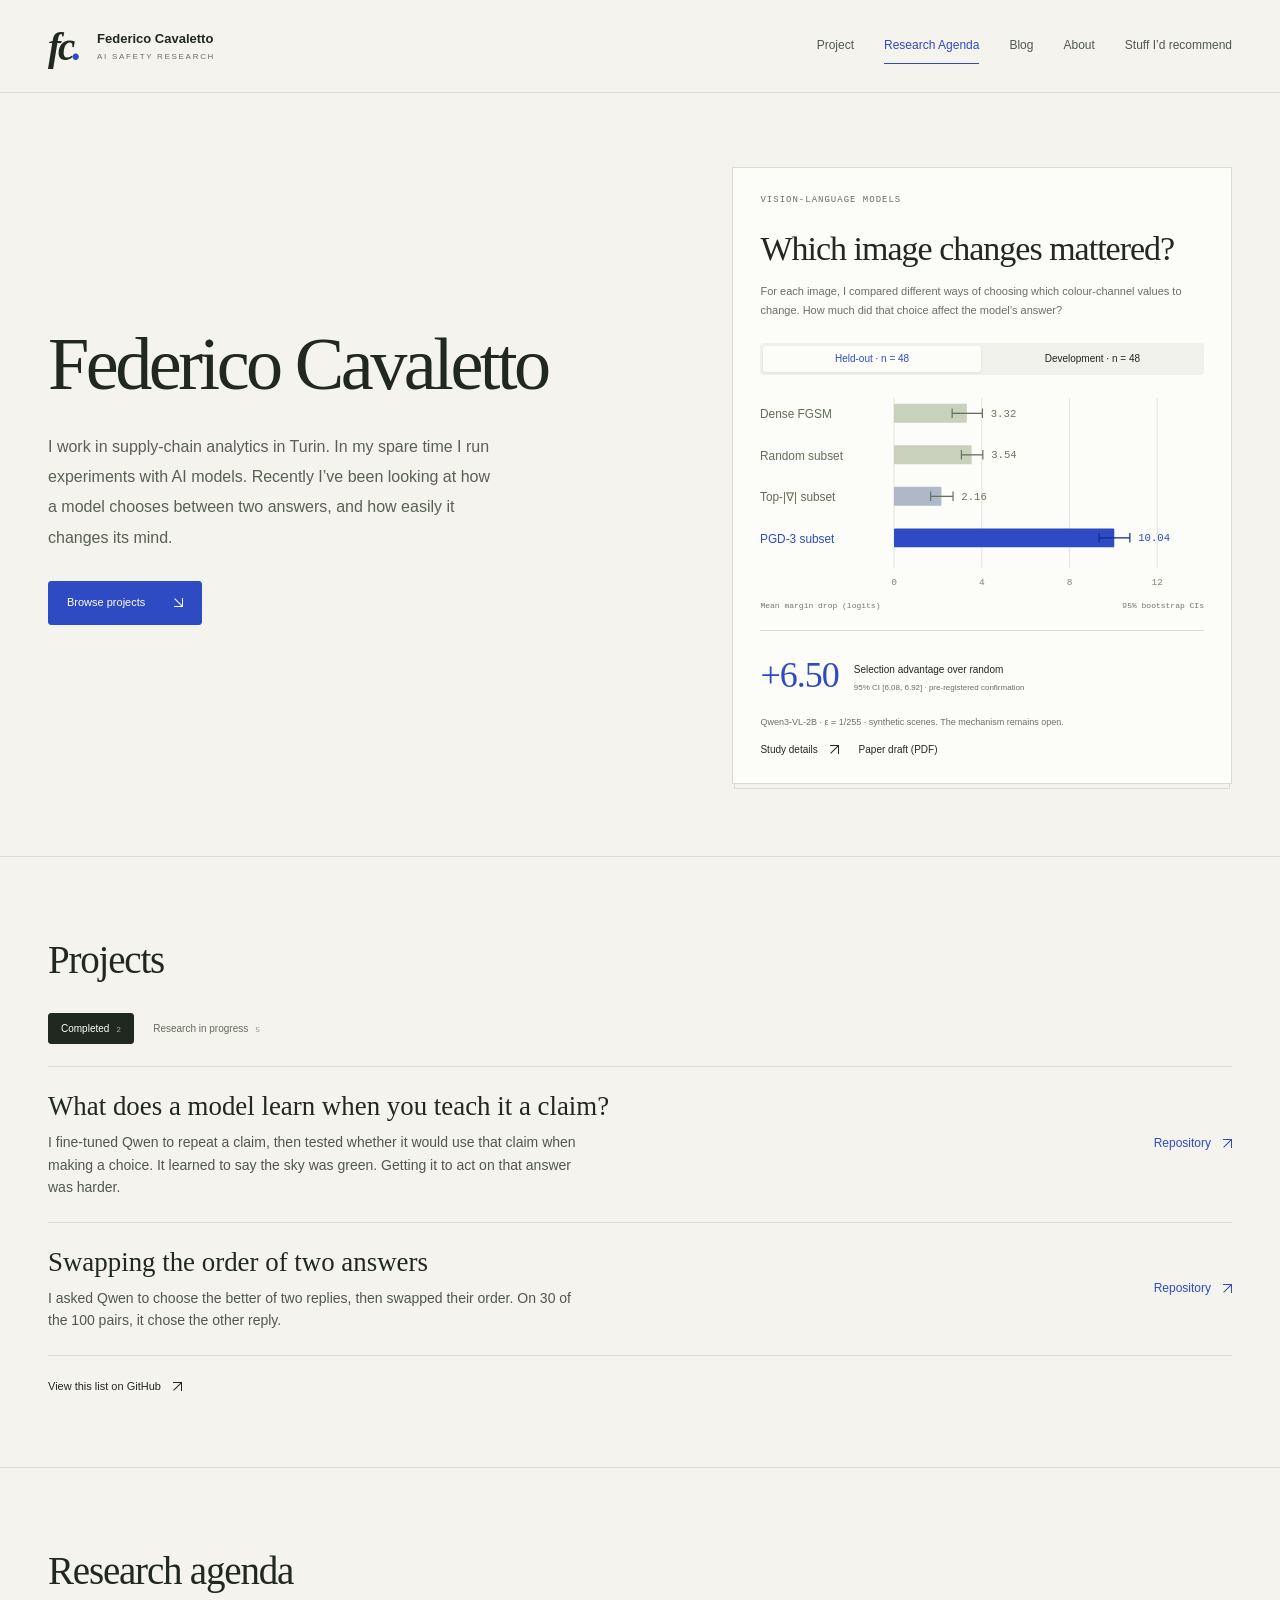
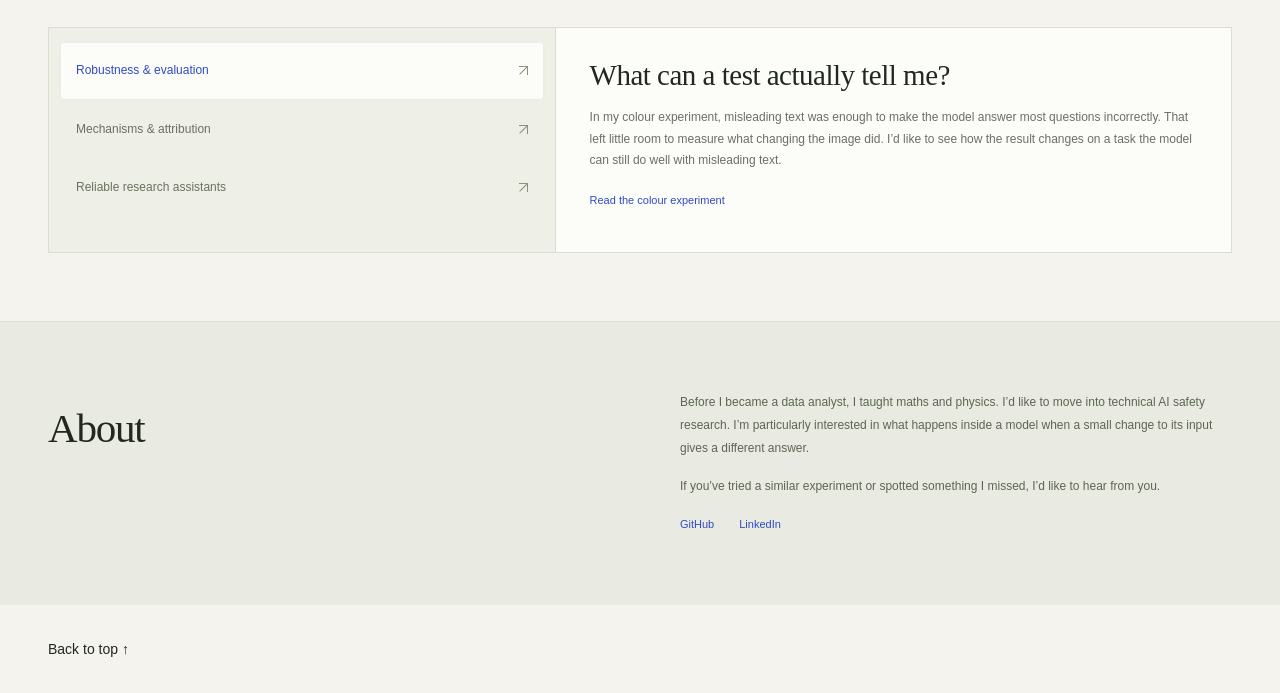
==== commit b812fe4a: "Organise the portfolio around projects and their GitHub lists" ====
--- a/index.html
+++ b/index.html
@@ -3,7 +3,7 @@
 <head>
   <meta charset="utf-8">
   <meta name="viewport" content="width=device-width,initial-scale=1">
-  <meta name="description" content="Federico Cavaletto's research portfolio: multimodal robustness, adversarial evaluation, and reproducible AI safety experiments.">
+  <meta name="description" content="Federico Cavaletto’s independent AI safety projects, research notes and recommendations.">
   <meta name="theme-color" content="#f4f3ed">
   <title>Federico Cavaletto — AI Safety Research</title>
   <link rel="icon" type="image/svg+xml" href="favicon.svg">
@@ -14,63 +14,67 @@
 <a class="skip-link" href="#main">Skip to content</a>
 <header class="site-header">
   <a class="brand" href="#"><span class="monogram" aria-hidden="true">fc<span>.</span></span><span>Federico Cavaletto<span class="brand-sub">AI SAFETY RESEARCH</span></span></a>
-  <nav aria-label="Main navigation"><a href="#projects">Projects</a><a href="#evidence">Evidence</a><a href="#research">Research agenda</a><a href="/resources.html">Resources</a><a href="/blog.html">Blog</a><a href="#about">About</a></nav>
-  <span class="private-badge"><svg viewBox="0 0 16 16" width="13" height="13" aria-hidden="true"><path d="M5 7V5a3 3 0 0 1 6 0v2M4 7h8v7H4z" fill="none" stroke="currentColor" stroke-width="1.3"/></svg> Research portfolio</span>
+  <nav aria-label="Main navigation">
+    <a href="#projects">Project</a>
+    <a href="#research">Research Agenda</a>
+    <a href="/blog.html">Blog</a>
+    <a href="#about">About</a>
+    <a href="/resources.html">Stuff I’d recommend</a>
+  </nav>
 </header>
 <main id="main">
   <section class="hero wrap" aria-labelledby="hero-title">
     <div class="hero-copy">
-      <p class="eyebrow"><span class="status-dot"></span> INDEPENDENT RESEARCH · TORINO, ITALY</p>
-      <h1 id="hero-title">Testing the limits.<br> Following<br> <em>the evidence.</em></h1>
-      <p class="hero-description">I’m Federico, a data analyst transitioning into technical AI safety research. I build controlled experiments to understand where multimodal models fail—and how to measure those failures reliably.</p>
-      <div class="hero-actions"><a class="button primary" href="#projects">Explore the research <span class="arrow-icon down-right" aria-hidden="true"></span></a><a class="text-link" id="hero-paper" href="https://github.com/fcavaletto/vlm-crossmodal-attack-transfer/blob/1687713241a0c44ee66ab459c92aadc97802f3df/docs/paper/Cavaletto_2026_Which-Coordinates-Not-How-Many_review-draft.pdf" target="_blank" rel="noopener noreferrer">Read the preprint <span class="arrow-icon" aria-hidden="true"></span></a></div>
-      <div class="hero-topics"><span>Multimodal robustness</span><span>Adversarial evaluation</span><span>Reproducible experiments</span></div>
+      <h1 id="hero-title">Federico Cavaletto</h1>
+      <p class="hero-description">I work in supply-chain analytics in Turin. In my spare time I run experiments with AI models. Recently I’ve been looking at how a model chooses between two answers, and how easily it changes its mind.</p>
+      <div class="hero-actions"><a class="button primary" href="#projects">Browse projects <span class="arrow-icon down-right" aria-hidden="true"></span></a></div>
     </div>
     <aside class="featured-result" aria-labelledby="chart-heading">
-      <div class="featured-top"><span class="eyebrow">A RESULT TO START WITH</span><span class="small-code">STUDY 02</span></div>
-      <h2 id="chart-heading">Which coordinates,<br> <em>not how many.</em></h2>
-      <p class="chart-intro">Match subset counts and signs.<br> Test which coordinates matter.</p>
+      <div class="featured-top"><span class="eyebrow">VISION-LANGUAGE MODELS</span></div>
+      <h2 id="chart-heading">Which image changes mattered?</h2>
+      <p class="chart-intro">For each image, I compared different ways of choosing which colour-channel values to change. How much did that choice affect the model’s answer?</p>
       <div class="segmented" role="group" aria-label="Chart sample"><button class="selected" data-sample="heldout" aria-pressed="true">Held-out · n = 48</button><button data-sample="dev" aria-pressed="false">Development · n = 48</button></div>
       <div id="result-chart" class="result-chart"></div>
       <div class="chart-axis"><span>Mean margin drop (logits)</span><span>95% bootstrap CIs</span></div>
       <div class="result-takeaway"><span id="selection-value">+6.50</span><div><strong>Selection advantage over random</strong><p id="selection-ci">95% CI [6.08, 6.92] · pre-registered confirmation</p></div></div>
       <p class="chart-caveat">Qwen3-VL-2B · ε = 1/255 · synthetic scenes. The mechanism remains open.</p>
-      <button class="text-link" data-project="selection">Inspect the study <span class="arrow-icon" aria-hidden="true"></span></button>
+      <button class="text-link" data-project="selection">Study details <span class="arrow-icon" aria-hidden="true"></span></button>
+      <a class="text-link paper-link" href="https://github.com/fcavaletto/vlm-crossmodal-attack-transfer/blob/1687713241a0c44ee66ab459c92aadc97802f3df/docs/paper/Cavaletto_2026_Which-Coordinates-Not-How-Many_review-draft.pdf">Paper draft (PDF)</a>
     </aside>
   </section>
-  <div class="research-strip"><div class="wrap"><p><span class="strip-label">RESEARCH APPROACH</span> Small, falsifiable questions.<br class="mobile-break"> Transparent methods. Useful negative results.</p><a href="#evidence">Follow a claim to its source <span class="down-arrow" aria-hidden="true"></span></a></div></div>
-
   <section id="projects" class="wrap section" aria-labelledby="projects-title">
-    <div class="section-heading"><div><p class="eyebrow">01 / SELECTED WORK</p><h2 id="projects-title">Research, with a paper trail.</h2></div><p>Two public studies, from a negative result<br> to a pre-registered confirmation.</p></div>
-    <div class="project-toolbar"><div class="filter-chips" role="group" aria-label="Filter projects"><button class="chip active" data-project-filter="all" aria-pressed="true">All studies <span>02</span></button><button class="chip" data-project-filter="confirmed" aria-pressed="false">Pre-registered</button><button class="chip" data-project-filter="negative" aria-pressed="false">Negative findings</button><button class="chip" data-project-filter="gradients" aria-pressed="false">Gradients & attribution</button></div><span id="project-count" class="result-count" aria-live="polite">2 studies</span></div>
-    <div id="project-grid" class="project-grid"></div>
-    <div class="project-note"><span class="note-symbol" aria-hidden="true">↳</span><p><strong>A result can be useful without confirming the hypothesis.</strong> Stopped hypotheses, floor effects, and unsuccessful mechanism probes are part of the research record.</p></div>
+    <div class="section-heading"><h2 id="projects-title">Projects</h2></div>
+    <div id="project-controls" class="project-toolbar" hidden>
+      <div class="filter-chips" role="group" aria-label="Project status">
+        <button class="chip active" data-list="completed" aria-pressed="true">Completed</button>
+        <button class="chip" data-list="research-in-progress" aria-pressed="false">Research in progress</button>
+      </div>
+    </div>
+    <div id="project-content" aria-live="polite">
+      <a class="text-link" href="https://github.com/stars/fcavaletto/lists/completed">Completed projects on GitHub</a> ·
+      <a class="text-link" href="https://github.com/stars/fcavaletto/lists/research-in-progress">Research in progress on GitHub</a>
+    </div>
   </section>
 
-  <section id="evidence" class="evidence-section" aria-labelledby="evidence-title"><div class="wrap section">
-    <div class="section-heading"><div><p class="eyebrow">02 / EVIDENCE EXPLORER</p><h2 id="evidence-title">Don’t take the summary on trust.</h2></div><p>Go straight to the protocol, records, or code.<br> Every artifact links to a pinned source revision.</p></div>
-    <div class="evidence-controls"><label class="search-field"><svg viewBox="0 0 20 20" width="18" height="18" aria-hidden="true"><circle cx="8" cy="8" r="5.5"/><path d="m12 12 5 5"/></svg><input id="evidence-search" type="search" placeholder="Search findings, methods, artifacts…" aria-label="Search evidence"><kbd aria-hidden="true">/</kbd></label><label class="select-control"><span>Study</span><select id="evidence-project"><option value="all">All studies</option><option value="selection">02 · Coordinate selection</option><option value="context">01 · Text & pixels</option></select></label></div>
-    <div class="evidence-type-row"><div class="filter-chips" role="group" aria-label="Evidence type"><button class="chip active" data-evidence-filter="all" aria-pressed="true">All evidence</button><button class="chip" data-evidence-filter="findings" aria-pressed="false">Findings</button><button class="chip" data-evidence-filter="protocol" aria-pressed="false">Protocols</button><button class="chip" data-evidence-filter="data" aria-pressed="false">Data & records</button><button class="chip" data-evidence-filter="code" aria-pressed="false">Reproduction</button></div><button id="evidence-reset" class="reset-button" hidden>Reset filters</button></div>
-    <div class="evidence-summary"><span id="evidence-count" role="status"></span><span>PINNED GITHUB SOURCES <span class="arrow-icon" aria-hidden="true"></span></span></div>
-    <div class="evidence-table-wrap"><table class="evidence-table"><thead><tr><th scope="col">Artifact / what it establishes</th><th scope="col">Study</th><th scope="col">Evidence type</th><th scope="col"><span class="sr-only">Open source</span></th></tr></thead><tbody id="evidence-rows"></tbody></table><div id="evidence-empty" class="empty-state" hidden><h3>No evidence matches these filters.</h3><p>Try a broader search or reset the filters.</p><button class="button" id="empty-reset">Reset filters</button></div></div>
-    <div class="reproduce-banner"><div class="terminal-icon" aria-hidden="true">&gt;_</div><div><h3>Start with the model-free checks.</h3><p>Recompute the reported statistics from committed records before running expensive inference.</p></div><button class="button dark" id="open-reproduce">Choose a reproduction path <span class="arrow-icon" aria-hidden="true"></span></button></div>
-  </div></section>
-
   <section id="research" class="wrap section" aria-labelledby="research-title">
-    <div class="section-heading"><div><p class="eyebrow">03 / RESEARCH AGENDA</p><h2 id="research-title">From measuring failure<br> to understanding it.</h2></div><p>Questions I want to investigate next.<br> Research directions, not established findings.</p></div>
-    <div class="agenda-layout"><div class="agenda-tabs" role="tablist" aria-label="Research interests" aria-orientation="vertical"><button id="agenda-tab-robustness" class="agenda-tab active" role="tab" aria-selected="true" aria-controls="agenda-panel" data-agenda="robustness"><span>01</span> Robustness & evaluation <span class="arrow-icon" aria-hidden="true"></span></button><button id="agenda-tab-mechanisms" class="agenda-tab" role="tab" aria-selected="false" tabindex="-1" aria-controls="agenda-panel" data-agenda="mechanisms"><span>02</span> Mechanisms & attribution <span class="arrow-icon" aria-hidden="true"></span></button><button id="agenda-tab-reliability" class="agenda-tab" role="tab" aria-selected="false" tabindex="-1" aria-controls="agenda-panel" data-agenda="reliability"><span>03</span> Reliable research assistants <span class="arrow-icon" aria-hidden="true"></span></button></div><div id="agenda-panel" class="agenda-panel" role="tabpanel" aria-labelledby="agenda-tab-robustness"></div></div>
+    <div class="section-heading"><h2 id="research-title">Research agenda</h2></div>
+    <div class="agenda-layout"><div class="agenda-tabs" role="tablist" aria-label="Research interests" aria-orientation="vertical"><button id="agenda-tab-robustness" class="agenda-tab active" role="tab" aria-selected="true" aria-controls="agenda-panel" data-agenda="robustness">Robustness & evaluation <span class="arrow-icon" aria-hidden="true"></span></button><button id="agenda-tab-mechanisms" class="agenda-tab" role="tab" aria-selected="false" tabindex="-1" aria-controls="agenda-panel" data-agenda="mechanisms">Mechanisms & attribution <span class="arrow-icon" aria-hidden="true"></span></button><button id="agenda-tab-reliability" class="agenda-tab" role="tab" aria-selected="false" tabindex="-1" aria-controls="agenda-panel" data-agenda="reliability">Reliable research assistants <span class="arrow-icon" aria-hidden="true"></span></button></div><div id="agenda-panel" class="agenda-panel" role="tabpanel" aria-labelledby="agenda-tab-robustness"></div></div>
   </section>
 
   <section id="about" class="about-section"><div class="wrap section">
-    <div class="about-top"><div><p class="eyebrow">04 / BACKGROUND & TECHNICAL PRACTICE</p><h2>A transition built<br> through <em>doing research.</em></h2></div><div class="about-copy"><p>I’m a supply-chain data analyst in Torino, with a background teaching mathematics and physics. I’m building a path into technical AI safety through independent, reproducible work on open-weight models.</p><p>My current work focuses on multimodal robustness and the reliability of evaluation methods. My longer-term interest is mechanistic interpretability: moving from a measured failure to a causal account of how it happens.</p><div class="profile-links"><a class="text-link" href="https://github.com/fcavaletto" target="_blank" rel="noopener noreferrer">GitHub <span class="arrow-icon" aria-hidden="true"></span></a><a class="text-link" href="https://www.linkedin.com/in/fedecava/" target="_blank" rel="noopener noreferrer">LinkedIn <span class="arrow-icon" aria-hidden="true"></span></a></div></div></div>
-    <div class="skill-heading"><h3>Technical skills, backed by artifacts.</h3><p>Select a skill to inspect the evidence.</p></div>
-    <div id="skills" class="skills-grid"></div>
-    <div class="discussion-box"><p class="eyebrow">FOR RESEARCHERS & POTENTIAL SUPERVISORS</p><h3>Let’s discuss a concrete research question.</h3><p>I’m interested in research opportunities at the intersection of multimodal robustness, evaluation, and interpretability. A useful starting point: what experiment would distinguish coordinate interactions from path-dependent selection?</p><a class="button primary" href="https://www.linkedin.com/in/fedecava/" target="_blank" rel="noopener noreferrer">Connect on LinkedIn <span class="arrow-icon" aria-hidden="true"></span></a></div>
+    <div class="about-top">
+      <h2>About</h2>
+      <div class="about-copy">
+        <p>Before I became a data analyst, I taught maths and physics. I’d like to move into technical AI safety research. I’m particularly interested in what happens inside a model when a small change to its input gives a different answer.</p>
+        <p>If you’ve tried a similar experiment or spotted something I missed, I’d like to hear from you.</p>
+        <div class="profile-links"><a class="text-link" href="https://github.com/fcavaletto">GitHub</a><a class="text-link" href="https://www.linkedin.com/in/fedecava/">LinkedIn</a></div>
+      </div>
+    </div>
   </div></section>
 </main>
-<footer class="wrap footer"><div><a class="brand footer-brand" href="#"><span class="monogram" aria-hidden="true">fc<span>.</span></span><span>Federico Cavaletto<span class="brand-sub">INDEPENDENT AI SAFETY RESEARCH</span></span></a><p>Careful experiments. Inspectable evidence.</p></div><div><p>Source snapshot · 13 November 2026</p><p>Independent research portfolio</p><a href="#main">Back to top ↑</a></div></footer>
-<dialog id="project-dialog" class="research-dialog" aria-labelledby="dialog-title"><div class="dialog-header"><span class="eyebrow" id="dialog-eyebrow"></span><button class="icon-button" id="close-dialog" aria-label="Close research detail">×</button></div><div class="dialog-title-wrap"><h2 id="dialog-title"></h2><p id="dialog-subtitle"></p></div><div class="dialog-tabs" role="tablist" aria-label="Project details"><button role="tab" id="detail-tab-overview" aria-selected="true" aria-controls="dialog-panel" data-detail="overview">Overview</button><button role="tab" id="detail-tab-findings" aria-selected="false" tabindex="-1" aria-controls="dialog-panel" data-detail="findings">Findings & limits</button><button role="tab" id="detail-tab-reproduce" aria-selected="false" tabindex="-1" aria-controls="dialog-panel" data-detail="reproduce">Reproduce</button><button role="tab" id="detail-tab-artifacts" aria-selected="false" tabindex="-1" aria-controls="dialog-panel" data-detail="artifacts">Artifacts</button></div><div id="dialog-panel" class="dialog-panel" role="tabpanel" aria-labelledby="detail-tab-overview"></div><div class="dialog-footer"><span id="dialog-revision"></span><a id="dialog-repo" class="text-link" target="_blank" rel="noopener noreferrer">Open repository <span class="arrow-icon" aria-hidden="true"></span></a></div></dialog>
+<footer class="wrap footer"><a href="#main">Back to top ↑</a></footer>
+<dialog id="project-dialog" class="research-dialog" aria-labelledby="dialog-title"><div class="dialog-header"><span class="eyebrow" id="dialog-eyebrow"></span><button class="icon-button" id="close-dialog" aria-label="Close research detail">×</button></div><div class="dialog-title-wrap"><h2 id="dialog-title"></h2><p id="dialog-subtitle"></p></div><div class="dialog-tabs" role="tablist" aria-label="Project details"><button role="tab" id="detail-tab-overview" aria-selected="true" aria-controls="dialog-panel" data-detail="overview">Overview</button><button role="tab" id="detail-tab-findings" aria-selected="false" tabindex="-1" aria-controls="dialog-panel" data-detail="findings">Findings & limits</button><button role="tab" id="detail-tab-reproduce" aria-selected="false" tabindex="-1" aria-controls="dialog-panel" data-detail="reproduce">Reproduce</button><button role="tab" id="detail-tab-artifacts" aria-selected="false" tabindex="-1" aria-controls="dialog-panel" data-detail="artifacts">Sources</button></div><div id="dialog-panel" class="dialog-panel" role="tabpanel" aria-labelledby="detail-tab-overview"></div><div class="dialog-footer"><span id="dialog-revision"></span><a id="dialog-repo" class="text-link" target="_blank" rel="noopener noreferrer">Open repository <span class="arrow-icon" aria-hidden="true"></span></a></div></dialog>
 <div id="toast" class="toast" role="status"></div>
-<noscript><div class="noscript-note">Enable JavaScript to use project details, filters, and interactive figures. Research sources remain available on <a href="https://github.com/fcavaletto">GitHub</a>.</div></noscript>
+<noscript><div class="noscript-note">You can also read the projects on <a href="https://github.com/fcavaletto">GitHub</a>.</div></noscript>
 </body>
 </html>
--- a/styles.css
+++ b/styles.css
@@ -6,3 +6,33 @@
 @media(max-width:650px){html{scroll-padding-top:115px}.wrap{padding-left:22px;padding-right:22px}.site-header{height:auto;min-height:100px;padding:17px 22px 0;display:grid;grid-template-columns:1fr auto;gap:11px 20px}.brand{font-size:12px}.monogram{font-size:33px}.brand-sub{font-size:7px}.site-header nav{grid-row:2;grid-column:1/-1;justify-content:space-between;gap:14px;padding-bottom:8px}.private-badge{grid-row:1;grid-column:2;font-size:8px;padding:5px 8px}.private-badge svg{height:11px;width:11px}.hero{display:block;padding-top:39px;padding-bottom:43px}.hero h1{font-size:65px;line-height:1.02;letter-spacing:-3px;margin-top:23px}.hero-description{font-size:13px;max-width:470px;line-height:1.85;margin-top:24px}.eyebrow{font-size:8px;letter-spacing:1px}.hero-actions{flex-direction:row;align-items:center;gap:21px;margin-top:24px}.button{font-size:10px;padding:11px 14px;gap:19px}.text-link{font-size:10px}.hero-topics{font-size:8px;gap:6px 11px;margin-top:24px}.featured-result{margin-top:36px;padding:22px 25px;max-width:460px}.featured-top .eyebrow{font-size:9px}.small-code{font-size:9px}.featured-result h2{font-size:35px;margin-top:19px}.chart-intro{font-size:12px}.segmented button{font-size:10px;padding:7px}.result-chart{min-height:0;margin-top:19px}.chart-axis{font-size:8px}.result-takeaway strong{font-size:10px}.result-takeaway p{font-size:8px}.result-takeaway>span{font-size:37px}.chart-caveat{font-size:10px}.featured-result>.text-link{font-size:11px}.research-strip .wrap{padding-top:18px;padding-bottom:18px;align-items:flex-end}.research-strip p{font-size:10px;line-height:1.8;max-width:245px}.research-strip a{font-size:9px;max-width:100px;white-space:normal;text-align:right;line-height:1.8}.strip-label{font-size:8px;margin-bottom:6px}.mobile-break{display:block}.section{padding-top:43px;padding-bottom:43px}.section-heading{display:block;margin-bottom:24px}.section-heading h2{font-size:32px;letter-spacing:-1px;margin-top:10px}.section-heading>p{margin-top:15px;font-size:11px;line-height:1.7}.section-heading>p br{display:none}.project-toolbar{margin-top:25px;gap:10px;margin-bottom:16px}.project-toolbar .result-count{display:none}.chip{font-size:9px;padding:6px 9px}.project-toolbar .filter-chips{gap:4px}.project-grid{grid-template-columns:1fr;gap:22px}.project-visual{height:155px}.project-body{padding:23px}.project-card h3{font-size:30px;max-width:340px}.card-id{font-size:9px}.badge{font-size:8px}.project-card .summary{font-size:12px}.card-result .result-label{font-size:11px}.card-result .result-label span{font-size:8px}.card-caveat{font-size:11px}.tag-list span{font-size:8px}.card-actions .text-link{font-size:11px}.project-note{font-size:10px;align-items:flex-start;margin-top:2px;line-height:1.7}.note-symbol{line-height:1.2;padding-top:3px}.evidence-controls{display:block;margin-top:24px}.search-field{height:46px}.search-field input{font-size:11px}.select-control{margin-top:10px;height:42px;min-width:0}.select-control select{max-width:none}.evidence-type-row{margin-top:15px;align-items:flex-start}.evidence-type-row .chip{font-size:9px;padding:5px 8px}.evidence-type-row .filter-chips{gap:3px}.reset-button{font-size:9px;padding-top:5px}.evidence-summary{font-size:8px}.evidence-summary>span:last-child{font-size:7px;letter-spacing:0}.evidence-table th:nth-child(3),.evidence-table td:nth-child(3){display:none}.evidence-table td{padding:14px 5px}.evidence-table th{padding:10px 5px;font-size:8px}.evidence-title{font-size:11px}.artifact-description{font-size:10px}.artifact-arrow{padding:7px}.reproduce-banner{display:block;padding:20px}.reproduce-banner h3{font-size:13px}.reproduce-banner p{font-size:11px;max-width:none;margin-top:7px;line-height:1.8}.reproduce-banner .button{margin-top:16px;max-width:none;white-space:nowrap}.agenda-layout{display:block;margin-top:25px}.agenda-tabs{padding:8px;border-right:0;border-bottom:1px solid var(--line)}.agenda-tab{font-size:12px;padding:12px 14px}.agenda-tab>span:first-child{font-size:9px}.agenda-panel{min-height:320px;padding:25px}.agenda-panel h3{font-size:28px}.agenda-panel>p{font-size:12px}.about-top{display:block}.about-top h2{font-size:35px}.about-copy{margin-top:23px}.about-copy p{font-size:12px}.skill-heading{margin-top:32px;display:block}.skill-heading p{margin-top:6px}.skills-grid{grid-template-columns:1fr 1fr}.skill-card{padding:16px;min-height:160px}.skill-card h4{font-size:11px;line-height:1.6;margin-top:9px}.skill-card p{font-size:10px}.discussion-box{padding:25px;margin-top:29px}.discussion-box h3{font-size:29px;line-height:1.2;margin-top:14px}.discussion-box>p:not(.eyebrow){font-size:11px;margin-top:15px}.footer{display:block;padding-top:27px;padding-bottom:27px}.footer>div:last-child{text-align:left;margin-top:22px}.footer>div:last-child p{margin-top:1px}.footer .brand-sub{font-size:7px}.research-dialog{width:calc(100% - 20px);max-height:92dvh}.dialog-header{padding:12px 15px 0}.dialog-title-wrap{padding:7px 21px 20px}.dialog-title-wrap h2{font-size:30px}.dialog-title-wrap p{font-size:10px}.dialog-tabs{padding:0 21px;gap:21px}.dialog-tabs button{font-size:9px}.dialog-panel{padding:23px 21px;min-height:330px;font-size:11px}.dialog-panel h3{font-size:23px}.dialog-footer{padding:14px 21px;align-items:flex-start}.dialog-footer>span{font-size:7px;max-width:160px;line-height:1.8}.dialog-footer .text-link{font-size:9px;white-space:nowrap}.detail-table{font-size:9px}.detail-table th,.detail-table td{padding:9px 6px}.detail-table th{font-size:8px}.detail-callout{padding:15px}.detail-callout strong{font-size:12px}.code-block{padding:17px 12px}.code-block pre{font-size:10px}.artifact-item span:first-child{font-size:11px}.artifact-item small{font-size:9px}.toast{font-size:10px;min-width:170px;text-align:center}.dialog-study-choice .chip{font-size:8px}}
 .arrow-icon{display:inline-block;width:9px;height:9px;position:relative;border-top:1px solid currentColor;border-right:1px solid currentColor;flex-shrink:0;vertical-align:0;margin-left:2px}.arrow-icon:before{content:'';position:absolute;width:11px;height:1px;background:currentColor;right:-2px;top:3px;transform:rotate(-45deg);transform-origin:center}.arrow-icon.down-right{transform:rotate(90deg)}.down-arrow{display:inline-block;width:8px;height:8px;border-bottom:1px solid currentColor;border-right:1px solid currentColor;transform:rotate(45deg);vertical-align:2px;margin-left:10px}.skill-link .arrow-icon{width:7px;height:7px;margin-left:5px}.skill-link .arrow-icon:before{width:9px;right:-2px;top:2px}.section-heading>p,.artifact-description,.reproduce-banner p{font-size:11px}.evidence-title{font-size:12px}.evidence-kind{font-size:10px}.project-card .summary{font-size:12px}.card-caveat{font-size:11px}.card-actions .text-link{font-size:12px}.project-note{font-size:11px}.dialog-footer>.text-link{font-size:11px}
 @media(prefers-reduced-motion:reduce){html{scroll-behavior:auto}*,*:before,*:after{transition:none!important;animation:none!important}}
+
+/* Project lists and the compact portfolio header. */
+#project-controls[hidden] { display: none; }
+#projects, #research { border-top: 1px solid var(--line); }
+.hero-copy { align-self: center; }
+.hero h1 { max-width: 8em; margin-top: 0; }
+.hero-description { font-size: 16px; }
+.project-entries { list-style: none; padding: 0; margin: 0 0 18px; }
+.project-entry {
+  display: flex;
+  align-items: center;
+  justify-content: space-between;
+  gap: 30px;
+  border-top: 1px solid var(--line);
+  padding: 23px 0;
+}
+.project-entry:last-child { border-bottom: 1px solid var(--line); }
+.project-entry h3 { font: 400 clamp(22px, 2.1vw, 28px)/1.25 var(--serif); }
+.project-entry p { max-width: 70ch; margin-top: 8px; color: #50584e; }
+.entry-links { display: flex; flex-wrap: wrap; gap: 4px 16px; }
+.entry-links .text-link { white-space: nowrap; color: var(--blue); font-size: 12px; }
+.dialog-panel .project-visual { margin-bottom: 20px; }
+.agenda-panel { min-height: 14rem; }
+@media (max-width: 650px) {
+  .site-header nav { flex-wrap: wrap; justify-content: flex-start; gap: 0 14px; }
+  .hero-description { font-size: 14px; }
+  .project-entry { display: block; padding: 18px 0; }
+  .entry-links { margin-top: 9px; }
+}
+.featured-result .paper-link { margin-left: 16px; }
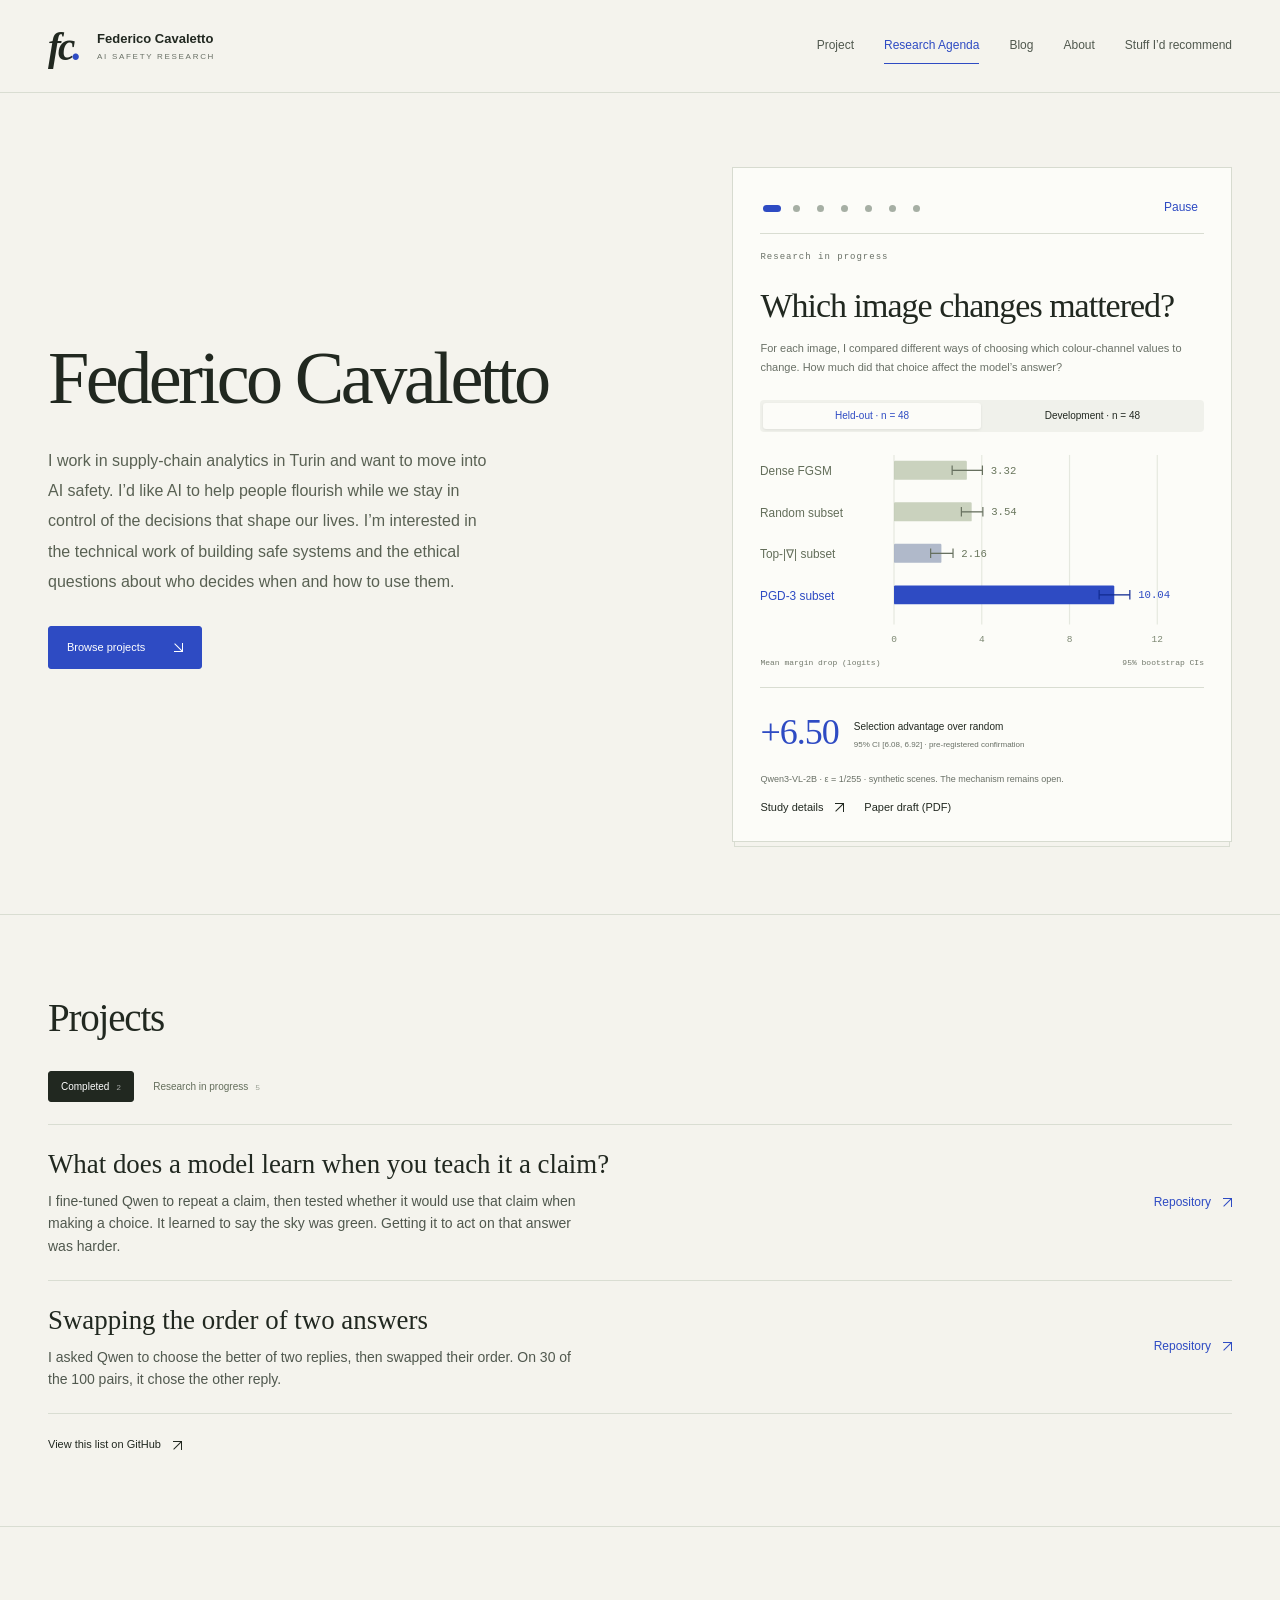
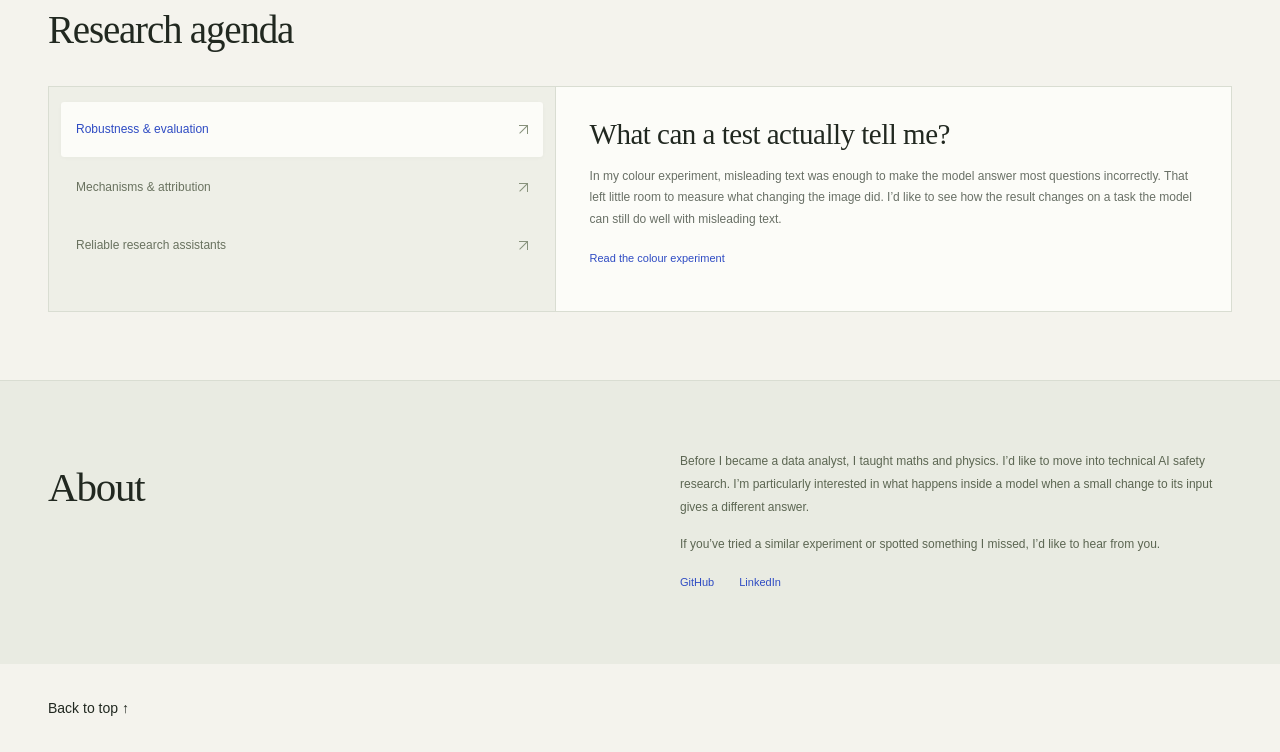
==== commit 0e0693f8: "Introduce the motivation for AI safety and rotate featured projects" ====
--- a/index.html
+++ b/index.html
@@ -26,21 +26,29 @@
   <section class="hero wrap" aria-labelledby="hero-title">
     <div class="hero-copy">
       <h1 id="hero-title">Federico Cavaletto</h1>
-      <p class="hero-description">I work in supply-chain analytics in Turin. In my spare time I run experiments with AI models. Recently I’ve been looking at how a model chooses between two answers, and how easily it changes its mind.</p>
+      <p class="hero-description">I work in supply-chain analytics in Turin and want to move into AI safety. I’d like AI to help people flourish while we stay in control of the decisions that shape our lives. I’m interested in the technical work of building safe systems and the ethical questions about who decides when and how to use them.</p>
       <div class="hero-actions"><a class="button primary" href="#projects">Browse projects <span class="arrow-icon down-right" aria-hidden="true"></span></a></div>
     </div>
-    <aside class="featured-result" aria-labelledby="chart-heading">
-      <div class="featured-top"><span class="eyebrow">VISION-LANGUAGE MODELS</span></div>
-      <h2 id="chart-heading">Which image changes mattered?</h2>
-      <p class="chart-intro">For each image, I compared different ways of choosing which colour-channel values to change. How much did that choice affect the model’s answer?</p>
-      <div class="segmented" role="group" aria-label="Chart sample"><button class="selected" data-sample="heldout" aria-pressed="true">Held-out · n = 48</button><button data-sample="dev" aria-pressed="false">Development · n = 48</button></div>
-      <div id="result-chart" class="result-chart"></div>
-      <div class="chart-axis"><span>Mean margin drop (logits)</span><span>95% bootstrap CIs</span></div>
-      <div class="result-takeaway"><span id="selection-value">+6.50</span><div><strong>Selection advantage over random</strong><p id="selection-ci">95% CI [6.08, 6.92] · pre-registered confirmation</p></div></div>
-      <p class="chart-caveat">Qwen3-VL-2B · ε = 1/255 · synthetic scenes. The mechanism remains open.</p>
-      <button class="text-link" data-project="selection">Study details <span class="arrow-icon" aria-hidden="true"></span></button>
-      <a class="text-link paper-link" href="https://github.com/fcavaletto/vlm-crossmodal-attack-transfer/blob/1687713241a0c44ee66ab459c92aadc97802f3df/docs/paper/Cavaletto_2026_Which-Coordinates-Not-How-Many_review-draft.pdf">Paper draft (PDF)</a>
-    </aside>
+    <section class="featured-result" id="featured-projects" aria-label="Featured projects">
+      <div class="carousel-controls" hidden>
+        <div class="project-dots" role="group" aria-label="Choose a project"></div>
+        <button type="button" class="rotation-control"></button>
+      </div>
+      <div class="feature-slides">
+        <article class="feature-slide" id="featured-chart">
+          <div class="featured-top"><span class="eyebrow">VISION-LANGUAGE MODELS</span></div>
+          <h2 id="chart-heading">Which image changes mattered?</h2>
+          <p class="chart-intro">For each image, I compared different ways of choosing which colour-channel values to change. How much did that choice affect the model’s answer?</p>
+          <div class="segmented" role="group" aria-label="Chart sample"><button class="selected" data-sample="heldout" aria-pressed="true">Held-out · n = 48</button><button data-sample="dev" aria-pressed="false">Development · n = 48</button></div>
+          <div id="result-chart" class="result-chart"></div>
+          <div class="chart-axis"><span>Mean margin drop (logits)</span><span>95% bootstrap CIs</span></div>
+          <div class="result-takeaway"><span id="selection-value">+6.50</span><div><strong>Selection advantage over random</strong><p id="selection-ci">95% CI [6.08, 6.92] · pre-registered confirmation</p></div></div>
+          <p class="chart-caveat">Qwen3-VL-2B · ε = 1/255 · synthetic scenes. The mechanism remains open.</p>
+          <button class="text-link" data-project="selection">Study details <span class="arrow-icon" aria-hidden="true"></span></button>
+          <a class="text-link paper-link" href="https://github.com/fcavaletto/vlm-crossmodal-attack-transfer/blob/1687713241a0c44ee66ab459c92aadc97802f3df/docs/paper/Cavaletto_2026_Which-Coordinates-Not-How-Many_review-draft.pdf">Paper draft (PDF)</a>
+        </article>
+      </div>
+    </section>
   </section>
   <section id="projects" class="wrap section" aria-labelledby="projects-title">
     <div class="section-heading"><h2 id="projects-title">Projects</h2></div>
--- a/styles.css
+++ b/styles.css
@@ -36,3 +36,50 @@
   .entry-links { margin-top: 9px; }
 }
 .featured-result .paper-link { margin-left: 16px; }
+
+/* All slides share a grid cell so changing projects never moves the page. */
+.featured-result { min-width: 0; }
+.carousel-controls {
+  display: flex;
+  align-items: center;
+  justify-content: space-between;
+  gap: 10px;
+  padding-bottom: 10px;
+  margin-bottom: 16px;
+  border-bottom: 1px solid var(--line);
+}
+.carousel-controls[hidden] { display: none; }
+.project-dots { display: flex; align-items: center; flex-wrap: wrap; }
+.project-dots button { display: grid; place-items: center; width: 24px; height: 28px; padding: 0; }
+.project-dots button::before {
+  content: '';
+  width: 7px;
+  height: 7px;
+  border-radius: 6px;
+  background: #a6afa4;
+  transition: width .2s, background-color .2s;
+}
+.project-dots button:hover::before { background: var(--ink); }
+.project-dots button[aria-current="true"]::before { width: 18px; background: var(--blue); }
+.rotation-control { min-width: 46px; min-height: 30px; font-size: 12px; color: var(--blue); }
+.feature-slides { display: grid; }
+.feature-slide { grid-area: 1 / 1; min-width: 0; }
+.feature-slide[aria-hidden="true"] { visibility: hidden; }
+.feature-slide[aria-hidden="false"] { animation: feature-arrive .38s ease-out both; }
+@keyframes feature-arrive {
+  from { opacity: 0; transform: translateX(7px); }
+  to { opacity: 1; transform: translateX(0); }
+}
+.feature-summary { display: flex; flex-direction: column; align-items: flex-start; }
+.feature-description { margin: 16px 0 20px; font-size: 15px; line-height: 1.65; }
+.feature-setup { width: 100%; margin: 4px 0 24px; }
+.feature-setup div { border-top: 1px solid var(--line); padding: 12px 0; }
+.feature-setup dt { color: var(--muted); font-size: 12px; }
+.feature-setup dd { margin: 3px 0 0; font-size: 14px; }
+.feature-summary .project-visual { width: 100%; margin-bottom: 20px; }
+.feature-links { display: flex; align-items: center; gap: 16px; margin-top: auto; }
+.feature-slide > .text-link { margin-top: 9px; }
+@media (prefers-reduced-motion: reduce) {
+  .feature-slide[aria-hidden="false"] { animation: none; }
+  .project-dots button::before { transition: none; }
+}
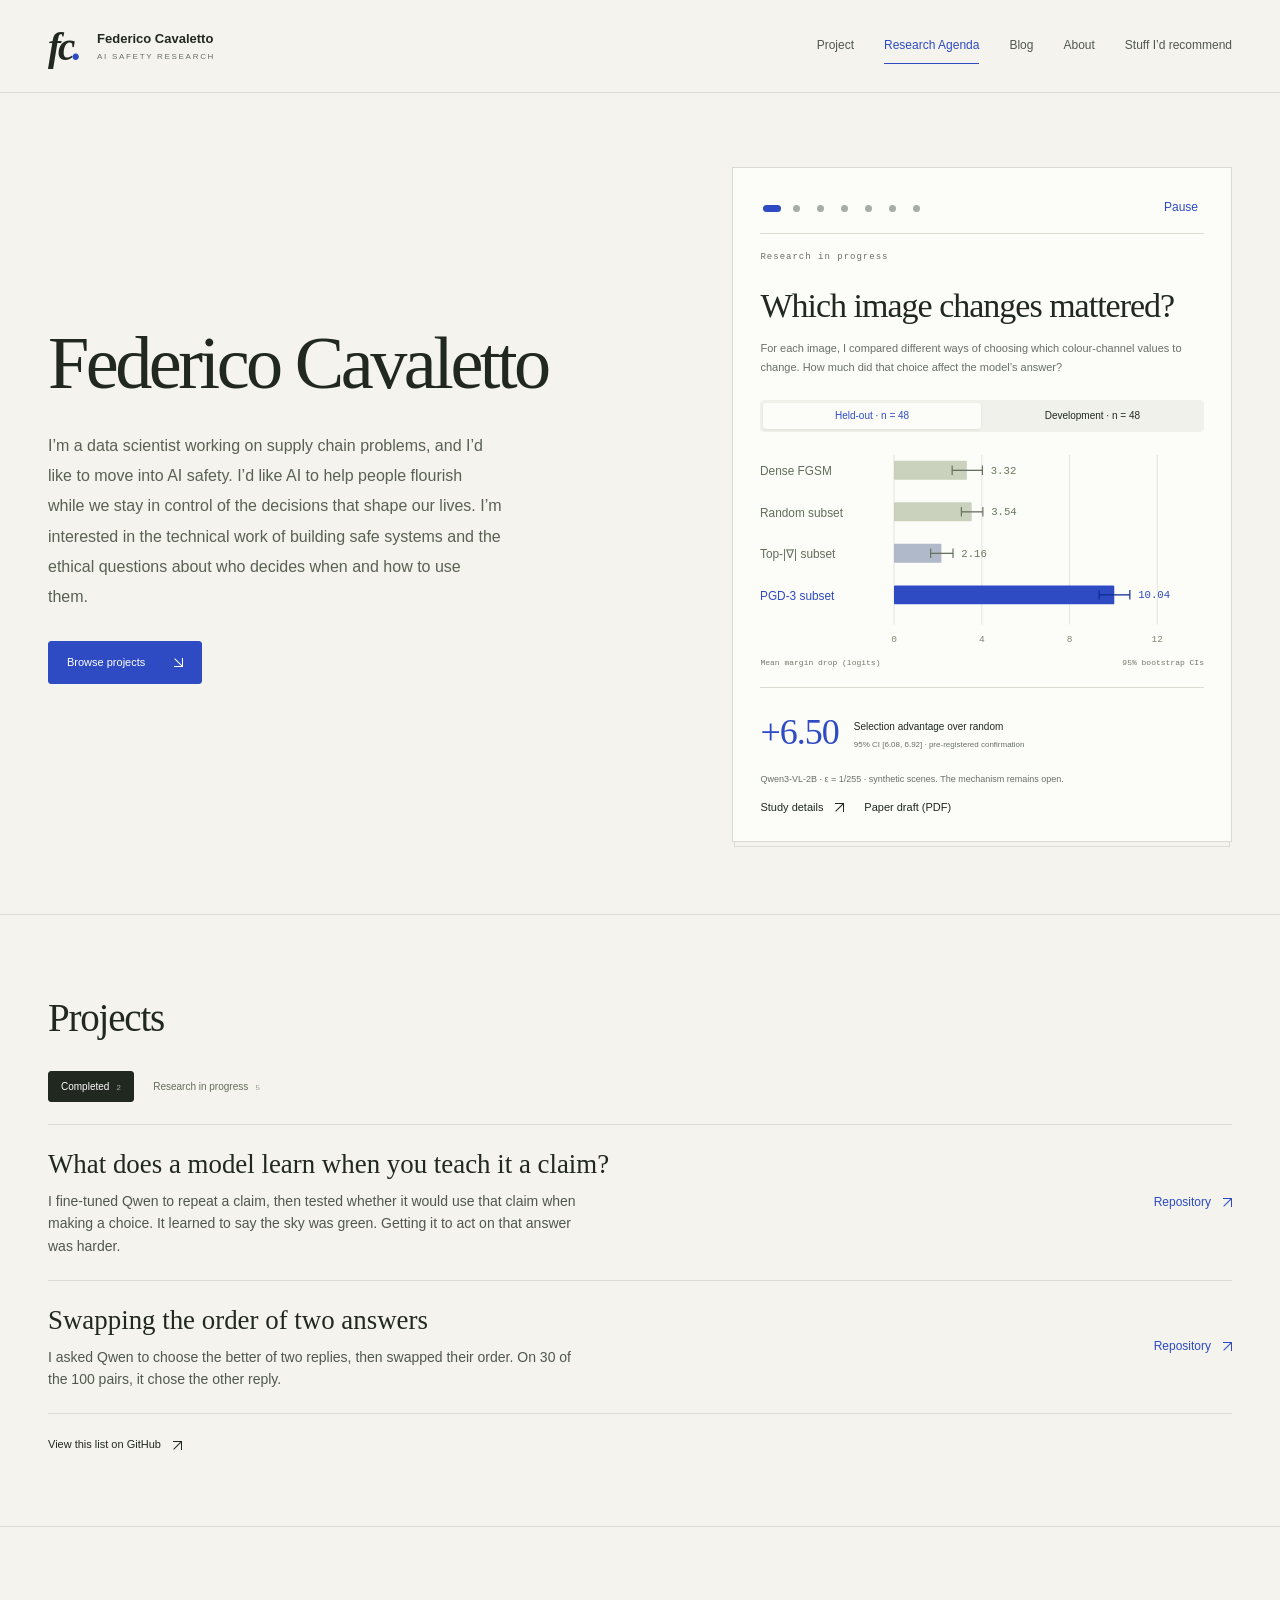
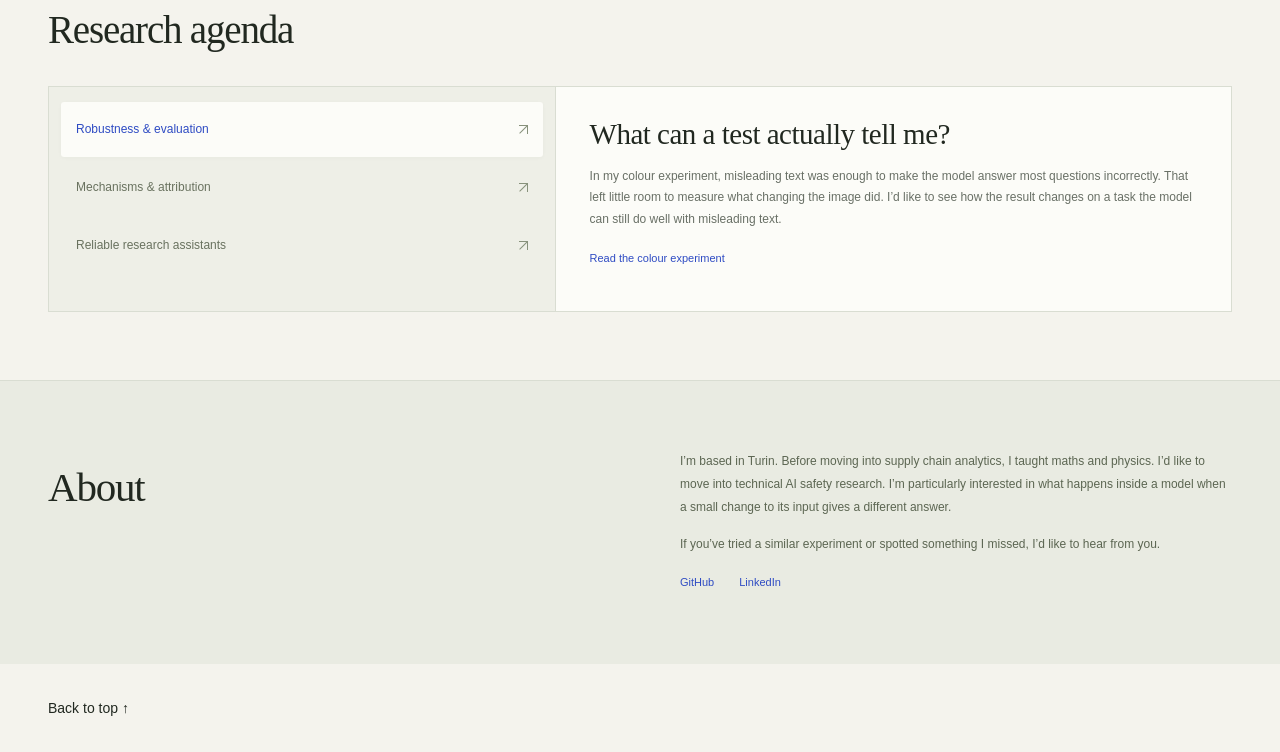
==== commit 7e45789e: "Update the introduction and move Turin to the About section" ====
--- a/index.html
+++ b/index.html
@@ -26,7 +26,7 @@
   <section class="hero wrap" aria-labelledby="hero-title">
     <div class="hero-copy">
       <h1 id="hero-title">Federico Cavaletto</h1>
-      <p class="hero-description">I work in supply-chain analytics in Turin and want to move into AI safety. I’d like AI to help people flourish while we stay in control of the decisions that shape our lives. I’m interested in the technical work of building safe systems and the ethical questions about who decides when and how to use them.</p>
+      <p class="hero-description">I’m a data scientist working on supply chain problems, and I’d like to move into AI safety. I’d like AI to help people flourish while we stay in control of the decisions that shape our lives. I’m interested in the technical work of building safe systems and the ethical questions about who decides when and how to use them.</p>
       <div class="hero-actions"><a class="button primary" href="#projects">Browse projects <span class="arrow-icon down-right" aria-hidden="true"></span></a></div>
     </div>
     <section class="featured-result" id="featured-projects" aria-label="Featured projects">
@@ -73,7 +73,7 @@
     <div class="about-top">
       <h2>About</h2>
       <div class="about-copy">
-        <p>Before I became a data analyst, I taught maths and physics. I’d like to move into technical AI safety research. I’m particularly interested in what happens inside a model when a small change to its input gives a different answer.</p>
+        <p>I’m based in Turin. Before moving into supply chain analytics, I taught maths and physics. I’d like to move into technical AI safety research. I’m particularly interested in what happens inside a model when a small change to its input gives a different answer.</p>
         <p>If you’ve tried a similar experiment or spotted something I missed, I’d like to hear from you.</p>
         <div class="profile-links"><a class="text-link" href="https://github.com/fcavaletto">GitHub</a><a class="text-link" href="https://www.linkedin.com/in/fedecava/">LinkedIn</a></div>
       </div>
